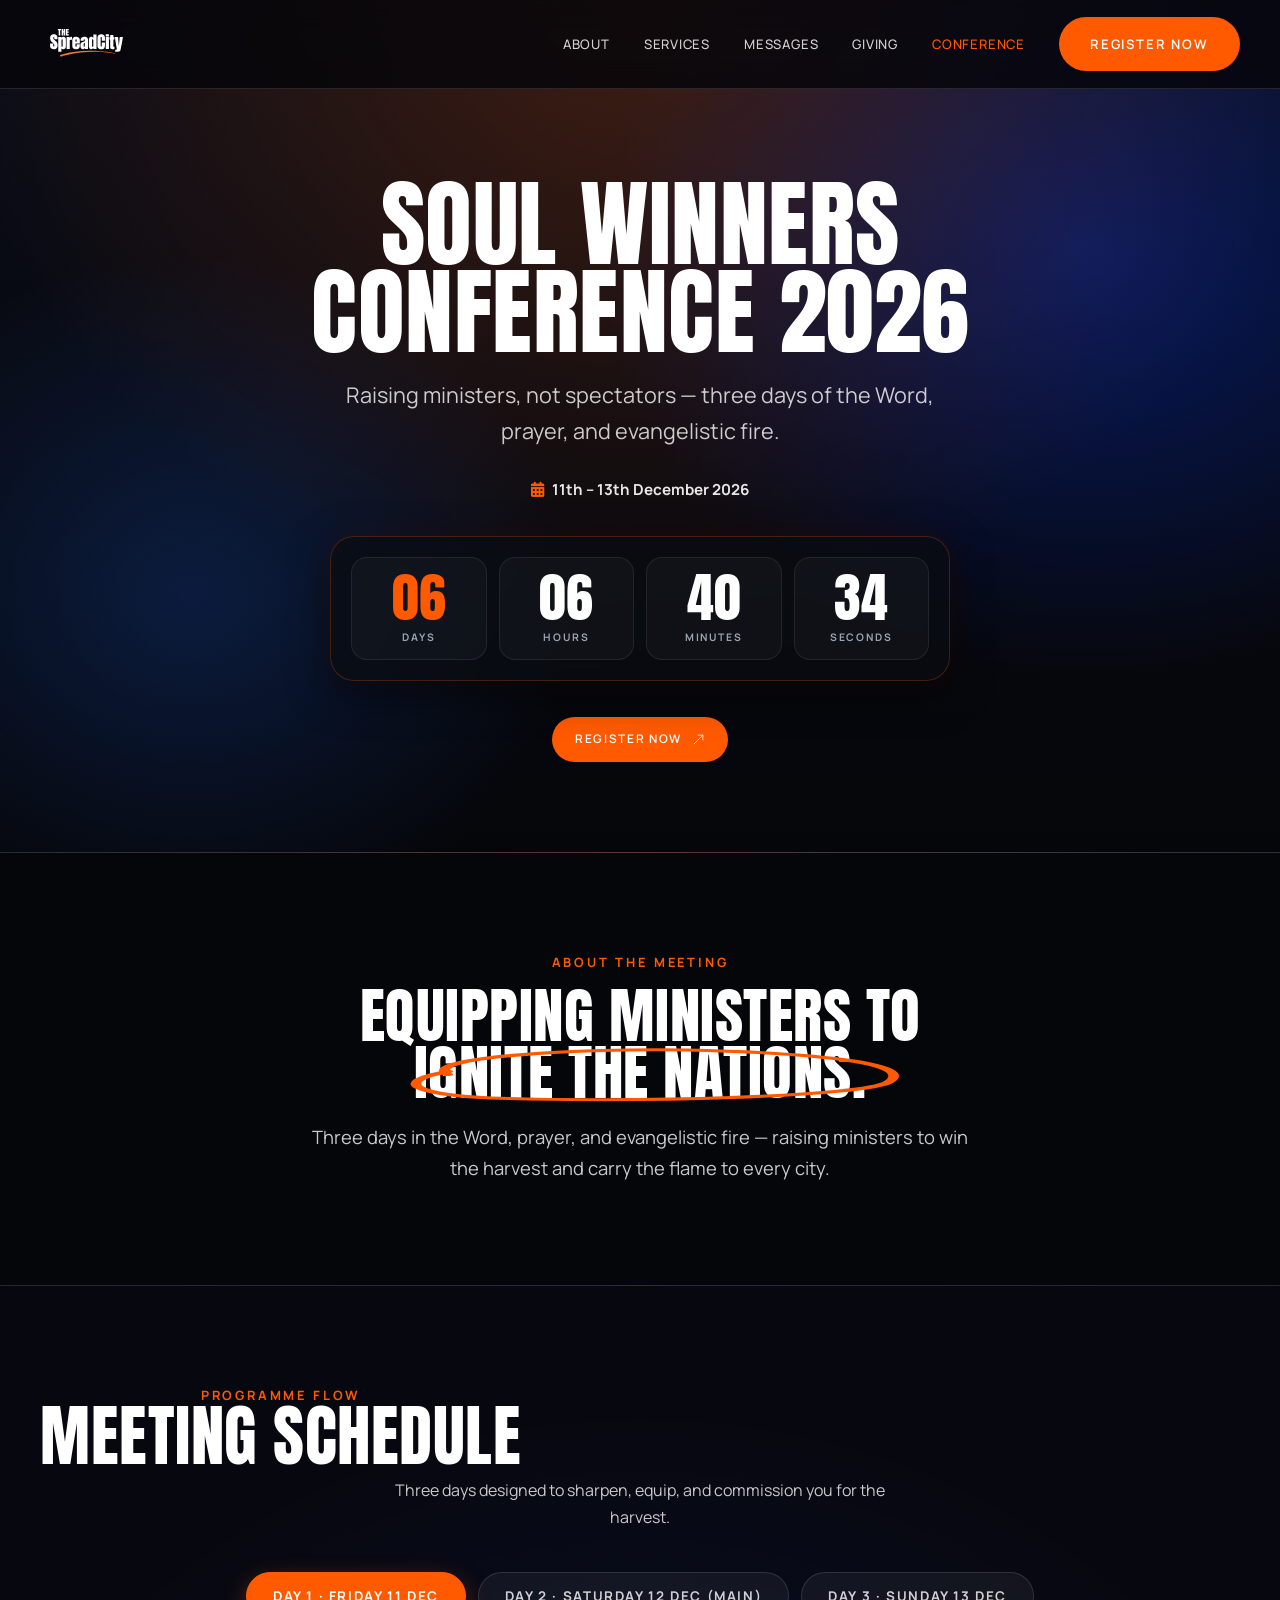
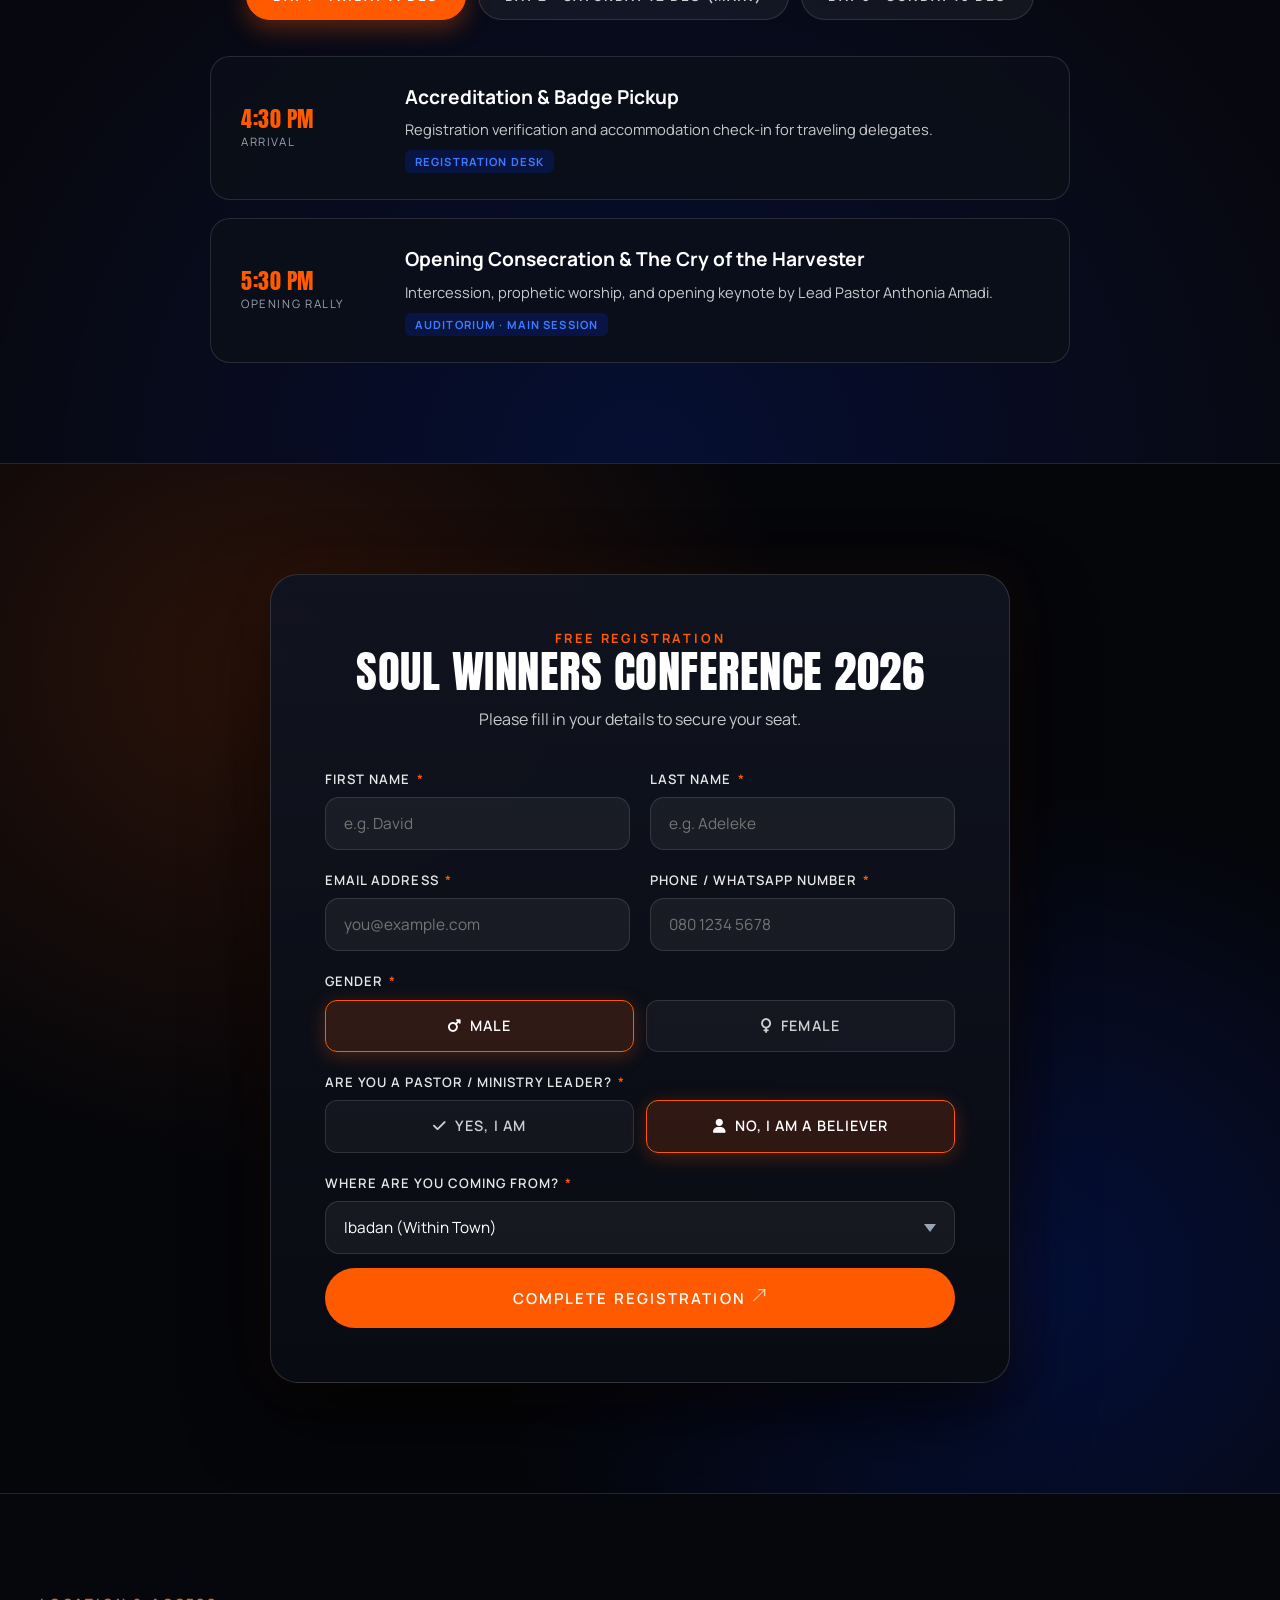
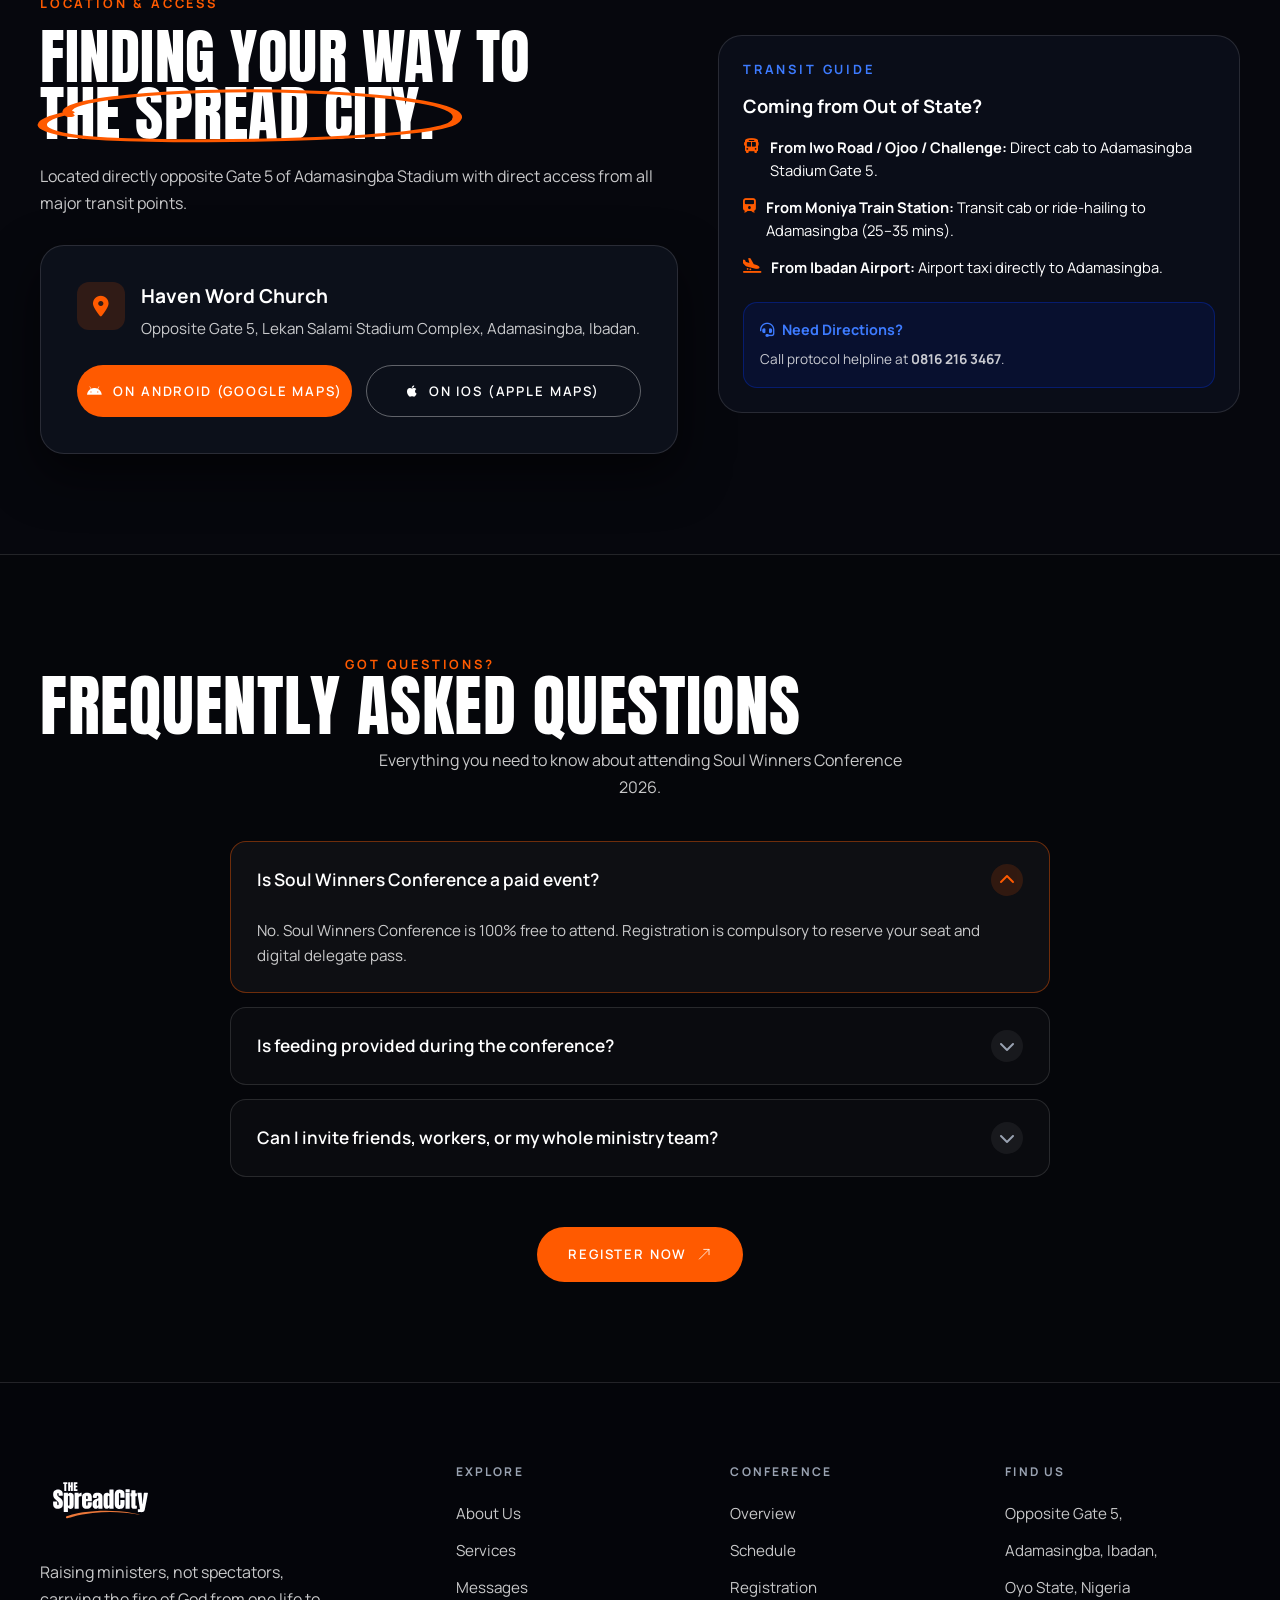
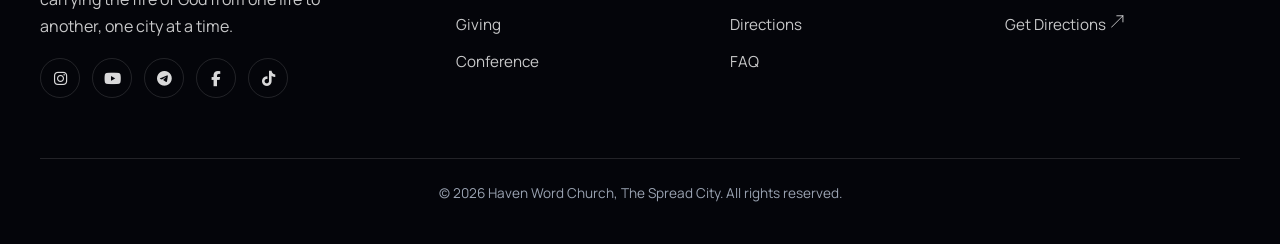
==== conference.html @ a5839c86 "feat: add Soul Winners Conference 2026 page and registration portal" ====
<!DOCTYPE html>
<html lang="en">
<head>
<meta charset="UTF-8" />
<meta name="viewport" content="width=device-width, initial-scale=1.0" />
<title>Soul Winners Conference 2026 — The Spread City</title>
<meta name="description" content="Register for Soul Winners Conference 2026 holding by 12th December at Haven Word Church, The Spread City, Ibadan. Raising ministers, not spectators." />
<link rel="preconnect" href="https://fonts.googleapis.com" />
<link rel="preconnect" href="https://fonts.gstatic.com" crossorigin />
<link href="https://fonts.googleapis.com/css2?family=Anton&family=Manrope:wght@300;400;500;600;700&display=swap" rel="stylesheet" />
<link rel="stylesheet" href="https://cdnjs.cloudflare.com/ajax/libs/font-awesome/6.5.1/css/all.min.css" />
<link rel="stylesheet" href="assets/styles.css" />
</head>
<body>

<!-- ============ HEADER ============ -->
<header id="header" class="solid">
  <a href="index.html" class="logo">
    <img src="assets/logo.svg" class="logo-img" alt="The Spread City" />
  </a>
  <nav class="nav-desk">
    <a class="lnk" href="index.html#mission">About</a>
    <a class="lnk" href="index.html#services">Services</a>
    <a class="lnk" href="messages.html">Messages</a>
    <a class="lnk" href="giving.html">Giving</a>
    <a class="lnk active" href="conference.html">Conference</a>
    <a class="btn btn-orange" href="#reg-form">Register Now</a>
  </nav>
  <a class="btn btn-ghost menu-btn" onclick="openM()">Menu</a>
</header>

<div class="mobile-nav" id="mnav">
  <span class="mobile-close" onclick="closeM()"><i class="fa-solid fa-xmark"></i></span>
  <a href="index.html#mission" onclick="closeM()">About</a>
  <a href="index.html#services" onclick="closeM()">Services</a>
  <a href="messages.html" onclick="closeM()">Messages</a>
  <a href="giving.html" onclick="closeM()">Giving</a>
  <a href="conference.html" onclick="closeM()">Conference</a>
  <a href="#reg-form" onclick="closeM()">Register Now</a>
</div>

<!-- ============ CONFERENCE HERO ============ -->
<section class="conf-page-hero" id="top">
  <div class="wrap">
    <div class="conf-hero-inner">
      <h1 class="display conf-hero-title reveal">
        SOUL WINNERS<br><span class="o">CONFERENCE</span> 2026
      </h1>
      <p class="conf-hero-sub reveal">
        Raising ministers, not spectators — three days of the Word, prayer, and evangelistic fire.
      </p>

      <div class="conf-meta-row reveal">
        <div class="conf-meta-item">
          <i class="fa-solid fa-calendar-days"></i>
          <span><strong>11th – 13th December 2026</strong></span>
        </div>
      </div>

      <!-- Live Countdown Box -->
      <div class="countdown-box reveal">
        <div class="countdown-grid">
          <div class="cd-item">
            <span class="cd-num" id="cdDays">00</span>
            <span class="cd-unit">Days</span>
          </div>
          <div class="cd-item">
            <span class="cd-num" id="cdHours">00</span>
            <span class="cd-unit">Hours</span>
          </div>
          <div class="cd-item">
            <span class="cd-num" id="cdMins">00</span>
            <span class="cd-unit">Minutes</span>
          </div>
          <div class="cd-item">
            <span class="cd-num" id="cdSecs">00</span>
            <span class="cd-unit">Seconds</span>
          </div>
        </div>
      </div>

      <div class="hero-cta reveal" style="justify-content:center">
        <a href="#reg-form" class="btn btn-orange">
          Register Now <svg class="sarrow" viewBox="0 0 30 30" fill="none" aria-hidden="true"><path d="M5 25 L25 5 H14 M25 5 V16" stroke="currentColor" stroke-width="1.7" stroke-linecap="round" stroke-linejoin="round"/></svg>
        </a>
      </div>
    </div>
  </div>
</section>

<!-- ============ ABOUT CONFERENCE ============ -->
<section class="conf-about-sec" id="about">
  <div class="wrap" style="text-align:center;max-width:760px">
    <div class="eyebrow orange reveal">About The Meeting</div>
    <h2 class="display reveal" style="font-size:clamp(2.2rem,5vw,3.8rem);line-height:.95;margin:14px 0 20px">
      Equipping Ministers to<br><span class="owc">Ignite the Nations.</span>
    </h2>
    <p class="reveal" style="font-size:1.15rem;line-height:1.7;margin:0 auto">
      Three days in the Word, prayer, and evangelistic fire — raising ministers to win the harvest and carry the flame to every city.
    </p>
  </div>
</section>

<!-- ============ MEETING SCHEDULE ============ -->
<section class="conf-sched-sec" id="schedule">
  <div class="wrap">
    <div class="sec-head" style="text-align:center;margin-bottom:10px">
      <div>
        <div class="eyebrow orange reveal">Programme Flow</div>
        <h2 class="display reveal" style="font-size:clamp(2.4rem,6vw,4.2rem)">Meeting Schedule</h2>
      </div>
    </div>
    <p class="reveal" style="text-align:center;max-width:540px;margin:0 auto">
      Three days designed to sharpen, equip, and commission you for the harvest.
    </p>

    <!-- Schedule Tabs -->
    <div class="sched-tabs-wrap reveal">
      <button class="sched-tab active" data-day="1">Day 1 · Friday 11 Dec</button>
      <button class="sched-tab" data-day="2">Day 2 · Saturday 12 Dec (Main)</button>
      <button class="sched-tab" data-day="3">Day 3 · Sunday 13 Dec</button>
    </div>

    <!-- Panel 1: Friday -->
    <div class="sched-panel active" id="dayPanel-1">
      <div class="session-card">
        <div class="session-time">
          4:30 PM
          <small>Arrival</small>
        </div>
        <div class="session-body">
          <h4>Accreditation &amp; Badge Pickup</h4>
          <p>Registration verification and accommodation check-in for traveling delegates.</p>
          <span class="session-tag">Registration Desk</span>
        </div>
      </div>

      <div class="session-card">
        <div class="session-time">
          5:30 PM
          <small>Opening Rally</small>
        </div>
        <div class="session-body">
          <h4>Opening Consecration &amp; The Cry of the Harvester</h4>
          <p>Intercession, prophetic worship, and opening keynote by Lead Pastor Anthonia Amadi.</p>
          <span class="session-tag">Auditorium · Main Session</span>
        </div>
      </div>
    </div>

    <!-- Panel 2: Saturday (12th Dec) -->
    <div class="sched-panel" id="dayPanel-2">
      <div class="session-card">
        <div class="session-time">
          7:00 AM
          <small>Morning Fire</small>
        </div>
        <div class="session-body">
          <h4>Morning Fire &amp; Spiritual Stamina</h4>
          <p>Intercession, deep immersion into the scriptures, and spiritual authority.</p>
          <span class="session-tag">Auditorium · Prayer &amp; Word</span>
        </div>
      </div>

      <div class="session-card">
        <div class="session-time">
          10:30 AM
          <small>Workshop</small>
        </div>
        <div class="session-body">
          <h4>Soul Winning Mechanics &amp; Systems</h4>
          <p>Practical street evangelism methods, follow-up frameworks, and campus outreach.</p>
          <span class="session-tag">Auditorium · Workshop</span>
        </div>
      </div>

      <div class="session-card">
        <div class="session-time">
          2:30 PM
          <small>Field Outbreak</small>
        </div>
        <div class="session-body">
          <h4>City Outbreak &amp; Field Demonstration</h4>
          <p>Teams deploy across key hubs in Ibadan to win souls and pray for the sick.</p>
          <span class="session-tag">Field Teams · City Outreach</span>
        </div>
      </div>

      <div class="session-card">
        <div class="session-time">
          5:30 PM
          <small>Evening Rally</small>
        </div>
        <div class="session-body">
          <h4>Grand Impartation Rally &amp; Signs of the Kingdom</h4>
          <p>Harvest testimonies, healing rally, and laying on of hands for ministry impartation.</p>
          <span class="session-tag">Auditorium · Main Impartation</span>
        </div>
      </div>
    </div>

    <!-- Panel 3: Sunday -->
    <div class="sched-panel" id="dayPanel-3">
      <div class="session-card">
        <div class="session-time">
          7:30 AM
          <small>1st Service</small>
        </div>
        <div class="session-body">
          <h4>Thanksgiving &amp; Celebration Service</h4>
          <p>Celebration of fruits, ordination of ambassadors, and thanksgiving worship.</p>
          <span class="session-tag">Auditorium · Celebration</span>
        </div>
      </div>

      <div class="session-card">
        <div class="session-time">
          10:00 AM
          <small>2nd Service</small>
        </div>
        <div class="session-body">
          <h4>Grand Commissioning &amp; Send-Forth</h4>
          <p>Final charge, prophetic blessing, communion, and sending delegates back as torches.</p>
          <span class="session-tag">Auditorium · Commissioning</span>
        </div>
      </div>
    </div>

  </div>
</section>

<!-- ============ REGISTRATION FORM ============ -->
<section class="conf-reg-sec" id="reg-form">
  <div class="wrap reg-container">
    <div class="reg-card" id="regFormCard">
      <div class="reg-header">
        <div class="eyebrow orange reveal">Free Registration</div>
        <h3 class="display reveal">SOUL WINNERS <span class="o">CONFERENCE 2026</span></h3>
        <p class="reveal">Please fill in your details to secure your seat.</p>
      </div>

      <form id="confRegForm" class="reveal">
        <div class="form-grid">
          <!-- First & Last Name -->
          <div class="form-group">
            <label for="first_name">First Name <span class="req">*</span></label>
            <input type="text" id="first_name" name="first_name" class="form-control" placeholder="e.g. David" required />
          </div>
          <div class="form-group">
            <label for="last_name">Last Name <span class="req">*</span></label>
            <input type="text" id="last_name" name="last_name" class="form-control" placeholder="e.g. Adeleke" required />
          </div>

          <!-- Email Address -->
          <div class="form-group">
            <label for="email">Email Address <span class="req">*</span></label>
            <input type="email" id="email" name="email" class="form-control" placeholder="you@example.com" required />
          </div>

          <!-- Phone Number -->
          <div class="form-group">
            <label for="phone">Phone / WhatsApp Number <span class="req">*</span></label>
            <input type="tel" id="phone" name="phone" class="form-control" placeholder="080 1234 5678" required />
          </div>

          <!-- Gender Radio -->
          <div class="form-group form-full">
            <label>Gender <span class="req">*</span></label>
            <div class="radio-chips">
              <label class="chip-opt">
                <input type="radio" name="gender" value="Male" required checked />
                <span class="chip-label"><i class="fa-solid fa-mars"></i> Male</span>
              </label>
              <label class="chip-opt">
                <input type="radio" name="gender" value="Female" required />
                <span class="chip-label"><i class="fa-solid fa-venus"></i> Female</span>
              </label>
            </div>
          </div>

          <!-- Are you a Pastor / Minister? -->
          <div class="form-group form-full">
            <label>Are you a Pastor / Ministry Leader? <span class="req">*</span></label>
            <div class="radio-chips">
              <label class="chip-opt">
                <input type="radio" name="is_pastor" value="Yes" required />
                <span class="chip-label"><i class="fa-solid fa-check"></i> Yes, I am</span>
              </label>
              <label class="chip-opt">
                <input type="radio" name="is_pastor" value="No" required checked />
                <span class="chip-label"><i class="fa-solid fa-user"></i> No, I am a Believer</span>
              </label>
            </div>
          </div>

          <!-- Where are you coming from? -->
          <div class="form-group form-full">
            <label for="origin">Where are you coming from? <span class="req">*</span></label>
            <select id="origin" name="origin" class="form-control" required>
              <option value="Ibadan (Within Town)">Ibadan (Within Town)</option>
              <option value="Lagos State">Lagos State</option>
              <option value="Ogun State (Abeokuta, etc.)">Ogun State (Abeokuta, etc.)</option>
              <option value="Osun State (Osogbo, Ife, etc.)">Osun State (Osogbo, Ife, etc.)</option>
              <option value="Oyo State (Oyo town, Ogbomoso, etc.)">Oyo State (Oyo town, Ogbomoso, etc.)</option>
              <option value="Edo State (Benin City, etc.)">Edo State (Benin City, etc.)</option>
              <option value="Abuja (FCT)">Abuja (FCT)</option>
              <option value="Other States in Nigeria">Other States in Nigeria</option>
              <option value="International / Diaspora">International / Diaspora</option>
            </select>
          </div>

        </div>

        <button type="submit" class="btn btn-orange btn-submit-reg">
          <span class="btn-text">Complete Registration <svg class="sarrow" viewBox="0 0 30 30" fill="none" aria-hidden="true"><path d="M5 25 L25 5 H14 M25 5 V16" stroke="currentColor" stroke-width="1.7" stroke-linecap="round" stroke-linejoin="round"/></svg></span>
          <span class="spinner"></span>
        </button>
      </form>
    </div>

    <!-- Digital Delegate Pass Card (Generated upon submission) -->
    <div class="reg-success-box" id="regSuccessBox">
      <div class="pass-ticket">
        <div class="pass-head">
          <div>
            <span>Soul Winners Conference 2026</span>
            <small style="display:block;font-size:.75rem;opacity:.9">Haven Word Church · The Spread City</small>
          </div>
          <div class="pass-code-pill" id="passCode">SWC-2026-7842</div>
        </div>
        <div class="pass-body">
          <div class="pass-grid">
            <div>
              <div style="margin-bottom:8px">
                <span id="passType" style="display:inline-block;padding:4px 12px;border-radius:100px;background:rgba(255,90,0,.2);color:#ff9e66;font-size:.72rem;font-weight:700;letter-spacing:.14em;text-transform:uppercase">DELEGATE</span>
              </div>
              <h2 class="pass-name" id="passName">David Adeleke</h2>
              <p style="font-size:.9rem;margin-bottom:14px">Official Delegate Badge · Admission Confirmed</p>

              <div class="pass-meta">
                <div class="pm-item">
                  <small>Email</small>
                  <strong id="passEmail">david@example.com</strong>
                </div>
                <div class="pm-item">
                  <small>Phone</small>
                  <strong id="passPhone">08012345678</strong>
                </div>
                <div class="pm-item">
                  <small>Delegation / City</small>
                  <strong id="passFrom">Ibadan</strong>
                </div>
                <div class="pm-item">
                  <small>Admission</small>
                  <strong id="passAccom">Free · Confirmed</strong>
                </div>
                <div class="pm-item" style="grid-column:1/-1">
                  <small>Conference Dates &amp; Venue</small>
                  <strong>11th – 13th December 2026 · Haven Word Church, Opposite Gate 5, Adamasingba, Ibadan</strong>
                </div>
              </div>
            </div>

            <!-- Stylized QR Code Visual -->
            <div class="pass-qr-wrap">
              <svg viewBox="0 0 100 100" fill="#05060a" xmlns="http://www.w3.org/2000/svg">
                <!-- Outer Corners -->
                <rect x="5" y="5" width="28" height="28" rx="4" fill="#ff5a00"/>
                <rect x="9" y="9" width="20" height="20" rx="2" fill="#fff"/>
                <rect x="13" y="13" width="12" height="12" fill="#05060a"/>

                <rect x="67" y="5" width="28" height="28" rx="4" fill="#ff5a00"/>
                <rect x="71" y="9" width="20" height="20" rx="2" fill="#fff"/>
                <rect x="75" y="13" width="12" height="12" fill="#05060a"/>

                <rect x="5" y="67" width="28" height="28" rx="4" fill="#ff5a00"/>
                <rect x="9" y="71" width="20" height="20" rx="2" fill="#fff"/>
                <rect x="13" y="75" width="12" height="12" fill="#05060a"/>

                <!-- Matrix Dots -->
                <rect x="38" y="10" width="6" height="6" fill="#05060a"/>
                <rect x="48" y="10" width="12" height="6" fill="#05060a"/>
                <rect x="38" y="22" width="16" height="6" fill="#05060a"/>
                <rect x="10" y="38" width="6" height="12" fill="#05060a"/>
                <rect x="22" y="44" width="8" height="8" fill="#05060a"/>
                <rect x="38" y="38" width="24" height="24" rx="4" fill="#ff5a00"/>
                <rect x="44" y="44" width="12" height="12" fill="#fff"/>
                <rect x="70" y="38" width="14" height="6" fill="#05060a"/>
                <rect x="76" y="48" width="14" height="6" fill="#05060a"/>
                <rect x="38" y="70" width="8" height="8" fill="#05060a"/>
                <rect x="52" y="76" width="16" height="6" fill="#05060a"/>
                <rect x="76" y="70" width="14" height="14" fill="#05060a"/>
              </svg>
              <span style="font-size:.62rem;color:#05060a;font-weight:700;margin-top:4px;letter-spacing:.05em">SCAN AT ENTRANCE</span>
            </div>
          </div>
        </div>
      </div>

      <div class="pass-actions">
        <button type="button" class="btn btn-orange" id="btnPrintPass">
          <i class="fa-solid fa-print"></i> Print / Save Pass
        </button>
        <a href="https://calendar.google.com/calendar/render?action=TEMPLATE&text=Soul+Winners+Conference+2026&dates=20261211T163000Z/20261213T130000Z&details=Soul+Winners+Conference+2026+at+Haven+Word+Church,+The+Spread+City.+Raising+ministers,+not+spectators.&location=Haven+Word+Church,+Opposite+Gate+5,+Adamasingba,+Ibadan" target="_blank" rel="noopener" class="btn btn-ghost">
          <i class="fa-solid fa-calendar-plus"></i> Add to Calendar
        </a>
        <button type="button" class="btn btn-ghost" id="btnResetReg">
          <i class="fa-solid fa-user-plus"></i> Register Another Person
        </button>
      </div>
    </div>
  </div>
</section>

<!-- ============ LOCATION & DIRECTIONS ============ -->
<section class="conf-loc-sec" id="location">
  <div class="wrap loc-grid">
    <div>
      <div class="eyebrow orange reveal">Location &amp; Access</div>
      <h2 class="display reveal" style="font-size:clamp(2.2rem,5vw,3.8rem);line-height:.95;margin:14px 0 20px">
        Finding Your Way to<br><span class="owc">The Spread City.</span>
      </h2>
      <p class="reveal">
        Located directly opposite Gate 5 of Adamasingba Stadium with direct access from all major transit points.
      </p>

      <div class="loc-card reveal" style="margin-top:28px">
        <div style="display:flex;align-items:flex-start;gap:16px">
          <div style="width:48px;height:48px;border-radius:12px;background:rgba(255,90,0,.15);color:var(--orange);display:grid;place-items:center;font-size:1.3rem;flex:none">
            <i class="fa-solid fa-location-dot"></i>
          </div>
          <div>
            <h4 style="font-size:1.2rem;margin-bottom:6px;color:#fff">Haven Word Church</h4>
            <p style="font-size:.95rem;line-height:1.5">
              Opposite Gate 5, Lekan Salami Stadium Complex, Adamasingba, Ibadan.
            </p>
          </div>
        </div>

        <div class="loc-btns">
          <a class="btn btn-orange btn-dir" data-link="directions">
            <i class="fa-brands fa-android"></i> On Android (Google Maps)
          </a>
          <a class="btn btn-ghost btn-dir" href="https://maps.apple.com/?daddr=Haven+Word+Church,+Opposite+Gate+5,+Adamasingba,+Ibadan" target="_blank" rel="noopener">
            <i class="fa-brands fa-apple"></i> On iOS (Apple Maps)
          </a>
        </div>
      </div>
    </div>

    <div class="reveal">
      <div style="border-radius:24px;overflow:hidden;border:1.5px solid var(--line);background:#0a0d18;padding:24px">
        <div class="eyebrow" style="margin-bottom:12px">Transit Guide</div>
        <h4 style="font-size:1.15rem;margin-bottom:16px;color:#fff">Coming from Out of State?</h4>
        <ul style="list-style:none;display:grid;gap:14px;font-size:.92rem">
          <li style="display:flex;gap:10px">
            <i class="fa-solid fa-bus" style="color:var(--orange);margin-top:3px"></i>
            <span><strong>From Iwo Road / Ojoo / Challenge:</strong> Direct cab to Adamasingba Stadium Gate 5.</span>
          </li>
          <li style="display:flex;gap:10px">
            <i class="fa-solid fa-train" style="color:var(--orange);margin-top:3px"></i>
            <span><strong>From Moniya Train Station:</strong> Transit cab or ride-hailing to Adamasingba (25–35 mins).</span>
          </li>
          <li style="display:flex;gap:10px">
            <i class="fa-solid fa-plane-arrival" style="color:var(--orange);margin-top:3px"></i>
            <span><strong>From Ibadan Airport:</strong> Airport taxi directly to Adamasingba.</span>
          </li>
        </ul>

        <div style="margin-top:24px;padding:16px;background:rgba(0,56,255,.1);border:1px solid rgba(0,56,255,.3);border-radius:14px">
          <strong style="color:var(--blue-glow);font-size:.9rem;display:flex;align-items:center;gap:8px">
            <i class="fa-solid fa-headset"></i> Need Directions?
          </strong>
          <p style="font-size:.85rem;margin-top:6px;margin-bottom:0">
            Call protocol helpline at <strong>0816 216 3467</strong>.
          </p>
        </div>
      </div>
    </div>
  </div>
</section>

<!-- ============ FAQ ACCORDION ============ -->
<section class="conf-faq-sec" id="faq">
  <div class="wrap">
    <div class="sec-head" style="text-align:center;margin-bottom:10px">
      <div>
        <div class="eyebrow orange reveal">Got Questions?</div>
        <h2 class="display reveal" style="font-size:clamp(2.4rem,6vw,4.2rem)">Frequently Asked Questions</h2>
      </div>
    </div>
    <p class="reveal" style="text-align:center;max-width:540px;margin:0 auto">
      Everything you need to know about attending Soul Winners Conference 2026.
    </p>

    <div class="faq-wrap reveal">
      <div class="faq-card open">
        <div class="faq-q">
          <h4>Is Soul Winners Conference a paid event?</h4>
          <span class="faq-ico"><i class="fa-solid fa-chevron-down"></i></span>
        </div>
        <div class="faq-a">
          No. Soul Winners Conference is 100% free to attend. Registration is compulsory to reserve your seat and digital delegate pass.
        </div>
      </div>

      <div class="faq-card">
        <div class="faq-q">
          <h4>Is feeding provided during the conference?</h4>
          <span class="faq-ico"><i class="fa-solid fa-chevron-down"></i></span>
        </div>
        <div class="faq-a">
          Delegates handle their own meals. Numerous restaurants and quality food vendors operate right around Adamasingba Stadium.
        </div>
      </div>

      <div class="faq-card">
        <div class="faq-q">
          <h4>Can I invite friends, workers, or my whole ministry team?</h4>
          <span class="faq-ico"><i class="fa-solid fa-chevron-down"></i></span>
        </div>
        <div class="faq-a">
          Yes! Cell groups, youth fellowships, and evangelism teams are welcome. Each delegate should register individually for their pass.
        </div>
      </div>
    </div>

    <div style="text-align:center;margin-top:50px" class="reveal">
      <a href="#reg-form" class="btn btn-orange">
        Register Now <svg class="sarrow" viewBox="0 0 30 30" fill="none" aria-hidden="true"><path d="M5 25 L25 5 H14 M25 5 V16" stroke="currentColor" stroke-width="1.7" stroke-linecap="round" stroke-linejoin="round"/></svg>
      </a>
    </div>
  </div>
</section>

<!-- ============ FOOTER ============ -->
<footer>
  <div class="wrap">
    <div class="foot-grid">
      <div class="foot-brand">
        <a href="index.html" class="logo">
          <img src="assets/logo.svg" class="logo-img" alt="The Spread City" />
        </a>
        <p>Raising ministers, not spectators, carrying the fire of God from one life to another, one city at a time.</p>
        <div class="socials">
          <a data-link="instagram" aria-label="Instagram"><i class="fa-brands fa-instagram"></i></a>
          <a data-link="youtube" aria-label="YouTube"><i class="fa-brands fa-youtube"></i></a>
          <a data-link="telegram" aria-label="Telegram"><i class="fa-brands fa-telegram"></i></a>
          <a data-link="facebook" aria-label="Facebook"><i class="fa-brands fa-facebook-f"></i></a>
          <a data-link="tiktok" aria-label="TikTok"><i class="fa-brands fa-tiktok"></i></a>
        </div>
      </div>
      <div>
        <h5>Explore</h5>
        <ul>
          <li><a href="index.html#mission">About Us</a></li>
          <li><a href="index.html#services">Services</a></li>
          <li><a href="messages.html">Messages</a></li>
          <li><a href="giving.html">Giving</a></li>
          <li><a href="conference.html">Conference</a></li>
        </ul>
      </div>
      <div>
        <h5>Conference</h5>
        <ul>
          <li><a href="#top">Overview</a></li>
          <li><a href="#schedule">Schedule</a></li>
          <li><a href="#reg-form">Registration</a></li>
          <li><a href="#location">Directions</a></li>
          <li><a href="#faq">FAQ</a></li>
        </ul>
      </div>
      <div>
        <h5>Find Us</h5>
        <ul>
          <li><a data-link="map">Opposite Gate 5,</a></li>
          <li><a data-link="map">Adamasingba, Ibadan,</a></li>
          <li><a data-link="map">Oyo State, Nigeria</a></li>
          <li><a data-link="directions">Get Directions <svg class="sarrow" viewBox="0 0 30 30" fill="none" aria-hidden="true"><path d="M5 25 L25 5 H14 M25 5 V16" stroke="currentColor" stroke-width="1.7" stroke-linecap="round" stroke-linejoin="round"/></svg></a></li>
        </ul>
      </div>
    </div>
    <div class="foot-bottom">
      <span>© 2026 Haven Word Church, The Spread City. All rights reserved.</span>
    </div>
  </div>
</footer>

<script src="assets/site.js"></script>
</body>
</html>
---- assets/styles.css ----
:root{
  --blue:#0038ff;        /* electric blue */
  --blue-bright:#1e6bff;
  --blue-glow:#3d7bff;
  --orange:#ff5a00;      /* bright orange accent */
  --black:#05060a;
  --ink:#0a0c12;
  --white:#ffffff;
  --text-p:rgba(255,255,255,.78);
  --grey:#9aa3b2;
  --line:rgba(255,255,255,.12);
  --maxw:1280px;
  --ease:cubic-bezier(.22,1,.36,1);
}
*{margin:0;padding:0;box-sizing:border-box}
html{scroll-behavior:smooth}
body{
  font-family:'Manrope',system-ui,sans-serif;
  background:var(--black);
  color:var(--white);
  overflow-x:hidden;
  -webkit-font-smoothing:antialiased;
  line-height:1.55;
}
p{font-size:1rem;line-height:1.7;color:var(--text-p)}   /* consistent paragraph size and color across the entire site */
a{color:inherit;text-decoration:none}
img{max-width:100%;display:block}
section{position:relative}
.wrap{max-width:var(--maxw);margin:0 auto;padding:0 40px}

/* ---------- Typography helpers ---------- */
.display{font-family:'Anton',sans-serif;font-weight:400;letter-spacing:.5px;line-height:.92;text-transform:uppercase}
.eyebrow{font-family:'Manrope',sans-serif;font-weight:700;font-size:.8rem;letter-spacing:.22em;text-transform:uppercase;color:var(--blue-glow)}
.eyebrow.orange{color:var(--orange)}

/* ---------- Buttons ---------- */
.btn{
  display:inline-flex;align-items:center;gap:10px;
  font-family:'Manrope',sans-serif;font-weight:600;font-size:.82rem;
  letter-spacing:.14em;text-transform:uppercase;
  padding:16px 30px;border-radius:100px;border:1.5px solid transparent;
  transition:transform .4s var(--ease),background .3s,color .3s,border-color .3s;
  cursor:pointer;white-space:nowrap;
}
.btn:hover{transform:translateY(-3px)}
.btn-blue{background:var(--blue);color:#fff}
.btn-blue:hover{background:var(--blue-bright)}
.btn-orange{background:var(--orange);color:#fff}
.btn-ghost{border-color:rgba(255,255,255,.35);color:#fff;background:transparent}
.btn-ghost:hover{background:#fff;color:var(--black);border-color:#fff}
.btn-dark{background:var(--black);color:#fff}

/* ---------- Header ---------- */
header{
  position:fixed;top:0;left:0;right:0;z-index:100;
  display:flex;align-items:center;justify-content:space-between;
  padding:22px 40px;transition:background .4s,padding .4s,backdrop-filter .4s;
}
header.scrolled,header.solid{background:rgba(5,6,10,.82);backdrop-filter:blur(14px);padding:14px 40px;border-bottom:1px solid var(--line)}
.logo{display:flex;align-items:center;gap:12px;font-family:'Manrope',sans-serif;font-weight:700;letter-spacing:.02em}
.logo .logo-img{height:76px;width:auto;display:block}
header.scrolled .logo .logo-img,header.solid .logo .logo-img{height:60px}
footer .logo .logo-img{height:78px}
/* legacy inline-mark styles (kept for any fallback) */
.logo .mark{width:38px;height:38px;flex:none}
.logo b{font-size:1.05rem;line-height:1;display:block}
.logo span{font-size:.62rem;letter-spacing:.34em;color:var(--grey);text-transform:uppercase}
.nav-desk{display:flex;align-items:center;gap:34px}
.nav-desk a.lnk{font-family:'Manrope',sans-serif;font-size:.82rem;font-weight:500;letter-spacing:.06em;color:rgba(255,255,255,.82);text-transform:uppercase;transition:color .25s}
.nav-desk a.lnk:hover,.nav-desk a.lnk.active{color:var(--orange)}
.menu-btn{display:none}

/* ---------- Hero (inset photo card) ---------- */
.hero{min-height:100vh;min-height:100svh;display:flex}
.hero-card{position:relative;flex:1;overflow:hidden;display:flex;align-items:flex-end}
.hero-media{position:absolute;inset:0;z-index:0}
.hero-media .photo{position:absolute;inset:0;background:#05060a url('gallery/congregation.webp') center 35%/cover no-repeat;
  transform:scale(1.04);animation:heroZoom 24s ease-in-out infinite alternate}
@keyframes heroZoom{from{transform:scale(1.04)}to{transform:scale(1.12)}}
.hero-media .scrim{position:absolute;inset:0;background:
  linear-gradient(0deg,rgba(5,6,10,.9) 0%,rgba(5,6,10,.45) 26%,rgba(5,6,10,0) 52%,rgba(5,6,10,0) 78%,rgba(5,6,10,.5) 100%),
  linear-gradient(90deg,rgba(5,6,10,.9) 0%,rgba(5,6,10,.72) 22%,rgba(5,6,10,.4) 42%,rgba(5,6,10,0) 64%)}   /* left-side shadow: logo down to the text */
.hero-content{position:relative;z-index:2;width:100%;display:flex;align-items:flex-end;justify-content:space-between;gap:40px;padding:0 clamp(20px,4vw,56px) clamp(40px,7vh,72px)}
.hero-text{max-width:min(520px,82%);flex:1;min-width:0}
.hero h1{font-size:clamp(1.6rem,3.4vw,2.9rem);margin:0 0 .4em;text-align:left;white-space:nowrap;letter-spacing:0;line-height:.94}
.hero h1 .o{color:var(--orange)}
.hero-sub{max-width:420px;font-weight:400;color:var(--text-p);margin-bottom:22px}
.hero-cta{display:flex;gap:10px;flex-wrap:wrap}
.hero-cta .btn{padding:12px 22px;font-size:.74rem}

/* ---------- Page hero (inner pages) ---------- */
.page-hero{padding:190px 0 90px;position:relative;overflow:hidden;
  background:radial-gradient(80% 130% at 80% -10%, rgba(30,107,255,.35), transparent 55%),
             radial-gradient(60% 100% at 0% 120%, rgba(255,90,0,.2), transparent 55%),
             linear-gradient(180deg,#080c1c,#05060a)}
.page-hero h1{font-size:clamp(3rem,9vw,7rem);margin:14px 0 20px}
.page-hero h1 .o{color:var(--orange)}
.page-hero p{max-width:520px;font-weight:400;color:rgba(255,255,255,.78)}
.crumb{font-family:'Manrope',sans-serif;font-size:.75rem;letter-spacing:.18em;text-transform:uppercase;color:var(--grey)}
.crumb a:hover{color:var(--orange)}
.give-hero{min-height:62vh;display:flex;align-items:center}
.give-hero .wrap{position:relative;z-index:2}

/* ---------- Marquee ---------- */
.marquee{background:var(--orange);color:#fff;padding:16px 0;overflow:hidden;white-space:nowrap;border-top:2px solid #05060a;border-bottom:2px solid #05060a}
.marquee .track{display:inline-flex;gap:40px;animation:scrollx 26s linear infinite;font-family:'Anton',sans-serif;font-size:1.3rem;letter-spacing:.06em;text-transform:uppercase}
.marquee .track span{display:inline-flex;align-items:center;gap:40px}
.marquee .dot{color:#05060a}
@keyframes scrollx{to{transform:translateX(-50%)}}

/* ---------- Reveal animation ---------- */
.reveal{opacity:0;transform:translateY(38px);transition:opacity .9s var(--ease),transform .9s var(--ease)}
.reveal.in{opacity:1;transform:none}

/* animated orange circle around an emphasised word (draws in on reveal) */
.owc{position:relative;white-space:nowrap;color:#fff;display:inline-block}
.owc::after{content:"";position:absolute;left:-9%;right:-9%;top:-6%;bottom:-8%;pointer-events:none;
  background:url("data:image/svg+xml,%3Csvg xmlns='http://www.w3.org/2000/svg' viewBox='0 0 300 130' preserveAspectRatio='none'%3E%3Cpath d='M42 66C26 32 118 14 176 18c82 6 128 30 114 62-12 30-150 42-224 32-40-6-58-30-24-52' fill='none' stroke='%23ff5a00' stroke-width='6' stroke-linecap='round'/%3E%3C/svg%3E") center/100% 100% no-repeat;
  clip-path:inset(0 100% -20% 0)}
.reveal.in .owc::after,.reveal.owc.in::after{animation:drawCirc .7s .35s cubic-bezier(.6,0,.3,1) forwards}
@media(prefers-reduced-motion:reduce){.owc::after{clip-path:none}.reveal.in .owc::after{animation:none}}

/* ---------- Welcome / Mission (full-bleed image + left text) ---------- */
.mission{position:relative;min-height:86vh;display:flex;align-items:center;overflow:hidden;padding:120px 0}
.mission-bg{position:absolute;inset:0;z-index:0;background:#05060a url('gallery/congregation.webp') center/cover no-repeat}
.mission-bg::after{content:"";position:absolute;inset:0;background:
  linear-gradient(90deg,rgba(5,6,10,.95) 0%,rgba(5,6,10,.82) 38%,rgba(5,6,10,.45) 66%,rgba(5,6,10,.62) 100%),
  linear-gradient(0deg,rgba(5,6,10,.7),transparent 45%)}
.mission-inner{position:relative;z-index:2;max-width:660px;padding-left:clamp(20px,5.5vw,110px);padding-right:22px;text-align:left}
.mission-inner .eyebrow{margin-bottom:18px}
.mission-inner h2{font-size:clamp(2.6rem,6vw,5.4rem);line-height:.98;margin-bottom:26px}
.mission-inner h2 em{font-style:normal;color:var(--orange)}
.mission-inner p{font-weight:400;color:var(--text-p);max-width:560px;margin-bottom:34px}

/* ---------- Belief (blue block, centered serif statement) ---------- */
.belief{background:var(--blue);padding:120px 0 130px;overflow:hidden;text-align:center}
.belief-eyebrow{position:relative;z-index:2;font-family:'Manrope',sans-serif;font-weight:700;font-size:.82rem;letter-spacing:.24em;text-transform:uppercase;color:#fff;opacity:.9;margin-bottom:70px}
.belief-grid{position:relative;z-index:2;display:grid;grid-template-columns:1fr 1.9fr 1fr;gap:50px;align-items:center}
.belief .side p{font-weight:400;color:#fff}
.belief .side-l{text-align:left}
.belief .side-r{text-align:right}
.belief .center{position:relative;width:100%}
/* center-emphasized vertical carousel: big active statement, faded neighbours above/below */
.belief-roller{--slot:clamp(104px,16vh,150px);position:relative;height:calc(var(--slot) * 3);overflow:hidden;
  -webkit-mask-image:linear-gradient(180deg,transparent 0,#000 30%,#000 70%,transparent 100%);
          mask-image:linear-gradient(180deg,transparent 0,#000 30%,#000 70%,transparent 100%)}
.roller-track{position:absolute;left:0;right:0;top:0;margin:0;padding:0;list-style:none;will-change:transform}
/* every statement renders at the SAME (active) font-size; the size change between
   states is done with transform:scale + opacity only — GPU-composited, no reflow */
.roller-track li{height:var(--slot);display:flex;align-items:center;justify-content:center;padding:0 12px;
  font-family:'Anton',sans-serif;font-weight:400;text-transform:uppercase;letter-spacing:.015em;
  font-size:var(--bfs, clamp(1.9rem,4.6vw,3.9rem));line-height:.94;color:#fff;
  opacity:.24;transform:scale(.52);transform-origin:center center;
  transition:opacity .9s var(--ease), transform .9s var(--ease);
  will-change:transform,opacity;backface-visibility:hidden}
.roller-track li .ln{display:block;text-align:center}
.roller-track li.active{opacity:1;transform:scale(1)}
/* smaller shadow statements on desktop (the centre column is wide there) */
@media(min-width:961px){.roller-track li{transform:scale(.38)}}
.roller-track li .circ{position:relative;white-space:nowrap;display:inline-block}
/* hand-drawn orange circle around the emphatic word — only on the active statement */
.roller-track li .circ::after{content:"";position:absolute;left:-11%;top:-18%;width:122%;height:136%;pointer-events:none;
  background:url("data:image/svg+xml,%3Csvg xmlns='http://www.w3.org/2000/svg' viewBox='0 0 300 130' preserveAspectRatio='none'%3E%3Cpath d='M42 66C26 32 118 14 176 18c82 6 128 30 114 62-12 30-150 42-224 32-40-6-58-30-24-52' fill='none' stroke='%23FE6E15' stroke-width='6' stroke-linecap='round'/%3E%3C/svg%3E") center/100% 100% no-repeat;
  opacity:0}
.roller-track li.active .circ::after{opacity:1;animation:drawCirc .55s .3s cubic-bezier(.6,0,.3,1) both}
@keyframes drawCirc{from{clip-path:inset(0 100% -20% 0)}to{clip-path:inset(0 -8% -20% 0)}}
@media(prefers-reduced-motion:reduce){.roller-track{transition:none}.roller-track li.active .circ::after{animation:none;opacity:1}}
.belief-head{position:relative;z-index:2;font-family:'Anton',sans-serif;font-weight:400;text-transform:uppercase;font-size:clamp(2.6rem,6.4vw,6rem);line-height:.94;letter-spacing:.01em;color:#fff}
.belief-head .scribble{position:relative;white-space:nowrap}
.belief-head .scribble::after{content:"";position:absolute;left:-2%;right:-2%;bottom:-.1em;height:.32em;
  background:url("data:image/svg+xml,%3Csvg xmlns='http://www.w3.org/2000/svg' viewBox='0 0 300 30' preserveAspectRatio='none'%3E%3Cpath d='M4 20c60-14 150-16 220-8 30 3 55 8 72 12-40-4-120-10-190-8-40 1-78 5-100 10' fill='none' stroke='%23ff5a00' stroke-width='6' stroke-linecap='round'/%3E%3C/svg%3E") center/100% 100% no-repeat}

/* ---------- Pillars band ---------- */
.pillars-band{background:var(--blue);padding:0 0 130px;margin-top:-20px}
.pillars{display:grid;grid-template-columns:repeat(4,1fr);gap:24px}
.pillar{border-top:2px solid rgba(255,255,255,.4);padding-top:20px;text-align:left}
.pillar h4{font-family:'Anton',sans-serif;font-weight:400;text-transform:uppercase;letter-spacing:.02em;line-height:1;font-size:1.45rem;margin-bottom:8px;color:#fff}
.pillar p{font-weight:400;color:var(--text-p);}

/* ---------- Services ---------- */
.services{padding:140px 0}
.sec-head{display:flex;justify-content:space-between;align-items:flex-end;gap:30px;margin-bottom:60px;flex-wrap:wrap}
.sec-head h2{font-size:clamp(2.4rem,6vw,5rem)}
.sec-head p{max-width:360px;color:var(--text-p);}
.svc-grid{display:grid;grid-template-columns:1fr 1fr;gap:28px}
.svc{position:relative;border-radius:22px;overflow:hidden;padding:44px;min-height:340px;display:flex;flex-direction:column;justify-content:space-between;border:1px solid var(--line);transition:transform .5s var(--ease)}
.svc:hover{transform:translateY(-6px)}
.svc::after{content:"";position:absolute;inset:0;z-index:0;opacity:.9;background-size:cover;background-position:center;transition:transform .6s var(--ease)}
.svc:hover::after{transform:scale(1.06)}
.svc.a::after{background-image:url('sunday.svg')}
.svc.b::after{background-image:url('bible.svg')}
.svc::before{content:"";position:absolute;inset:0;z-index:1;background:linear-gradient(180deg,rgba(5,6,10,.15),rgba(5,6,10,.8))}
.svc>*{position:relative;z-index:2}
.svc .kicker{font-family:'Manrope',sans-serif;font-weight:600;letter-spacing:.2em;font-size:.72rem;text-transform:uppercase;color:var(--orange)}
.svc h3{font-family:'Anton',sans-serif;font-size:2.6rem;text-transform:uppercase;line-height:.95;margin:14px 0 10px}
.svc .when{font-size:1.35rem;font-weight:600;font-family:'Manrope',sans-serif}
.svc .loc{color:var(--grey);font-size:.95rem;margin-top:6px;display:flex;align-items:center;gap:8px}
.svc .foot{display:flex;align-items:center;justify-content:space-between;gap:16px;margin-top:26px}
.svc .arrow{width:52px;height:52px;border-radius:50%;border:1.5px solid rgba(255,255,255,.3);display:grid;place-items:center;transition:.3s}
.svc:hover .arrow{background:var(--orange);border-color:var(--orange)}

/* ---------- Messages / Video ---------- */
.messages{padding:130px 0;background:linear-gradient(180deg,#05060a,#080b16)}

/* ---- Messages: editorial "watch latest message" layout ---- */
.msg-left .eyebrow{margin-bottom:16px}
.msg-left h2{font-size:clamp(2.4rem,5.2vw,5rem);line-height:.94;margin:14px 0 28px}
.uline{position:relative;white-space:nowrap}
.uline::after{content:"";position:absolute;left:-1%;right:-5%;bottom:-.02em;height:.3em;pointer-events:none;
  background:url("data:image/svg+xml,%3Csvg xmlns='http://www.w3.org/2000/svg' viewBox='0 0 300 46' preserveAspectRatio='none'%3E%3Cpath d='M8 30c60-14 168-18 250-9 26 3 44 10 30 18-20 11-140 12-210 6-40-3-64-2-52-14' fill='none' stroke='%23ff5a00' stroke-width='5' stroke-linecap='round'/%3E%3C/svg%3E") center/100% 100% no-repeat}
.msg-feature{display:grid;grid-template-columns:1fr 1.05fr;gap:0;align-items:start}
.msg-left p{color:var(--text-p);max-width:380px;margin-bottom:28px}
/* on bigger screens pull the figure left so it meets the links, caption stays bottom-right */
@media(min-width:961px){.msg-img{background-position:-32% top}.msg-cap{right:20px;left:auto}}
.stream{list-style:none}
.stream li{border-top:1px solid var(--line)}
.stream li:last-child{border-bottom:1px solid var(--line)}
.stream a{display:flex;justify-content:space-between;align-items:center;gap:14px;padding:16px 2px;cursor:pointer;
  font-family:'Manrope',sans-serif;font-weight:300;letter-spacing:.16em;text-transform:uppercase;font-size:.85rem;
  color:rgba(255,255,255,.85);transition:color .25s,padding .25s}
.sarrow{width:1.1em;height:1.1em;flex:none;transition:transform .25s,opacity .25s}   /* inherits currentColor */
.stream .sarrow{width:1.55em;height:1.55em;color:#fff;opacity:.55}
.stream a:hover .sarrow{opacity:1;transform:translate(3px,-3px)}

/* ---------- Services as an events row-list ---------- */
.events-head{text-align:center;margin-bottom:56px}
.events-head .eyebrow{display:inline-block;margin-bottom:16px}
.events-head h2{font-size:clamp(2.6rem,7vw,6rem);line-height:.94}
.event-list{border-top:1px solid var(--line)}
.event{display:grid;grid-template-columns:1.6fr .9fr .9fr;gap:30px;align-items:center;padding:34px 6px;border-bottom:1px solid var(--line);transition:background .3s}
.event:hover{background:rgba(255,255,255,.025)}
.event h3{font-family:'Anton',sans-serif;font-weight:400;text-transform:uppercase;font-size:clamp(1.7rem,3.4vw,2.9rem);line-height:.95;margin:0;transition:color .25s}
.event:hover h3{color:var(--orange)}
.event-when{font-family:'Manrope',sans-serif;font-weight:600;letter-spacing:.08em;text-transform:uppercase;font-size:.8rem;color:var(--grey);line-height:1.7}
.event-links{display:flex;justify-content:flex-end}
.event-links a{display:inline-flex;align-items:center;gap:12px;font-family:'Manrope',sans-serif;font-weight:300;letter-spacing:.14em;text-transform:uppercase;font-size:.82rem;color:#fff;white-space:nowrap;transition:color .25s}
.event-links a:hover{color:var(--orange)}
.event-links .sarrow{width:1.4em;height:1.4em;opacity:.7}
.event-links a:hover .sarrow{opacity:1;transform:translate(2px,-2px)}
@media(max-width:760px){
  .event{grid-template-columns:1fr;gap:12px;padding:26px 0}
  .event-links{justify-content:flex-start}
}
.stream a:hover{color:var(--orange);padding-left:12px}
.stream a:hover i.dz{transform:rotate(-45deg) translate(4px,-2px)}
.msg-video{position:relative;margin-top:28px;min-height:clamp(560px,68vh,800px);cursor:pointer}
.msg-img{position:absolute;inset:0;background:transparent url('gallery/preach-cut.webp') center top/contain no-repeat}
.play-yt{position:absolute;top:50%;left:50%;transform:translate(-50%,-50%);z-index:3;
  width:80px;height:57px;border-radius:15px;background:#ff2b2b;display:grid;place-items:center;
  color:#fff;font-size:1.45rem;box-shadow:0 12px 40px -8px rgba(255,43,43,.55);transition:transform .3s}
.msg-video:hover .play-yt{transform:translate(-50%,-50%) scale(1.1)}
.msg-cap{position:absolute;right:20px;bottom:22px;z-index:3;text-align:right;
  font-family:'Manrope',sans-serif;font-weight:300;font-size:clamp(1.3rem,2.6vw,2.3rem);line-height:1.08;color:#fff;text-shadow:0 2px 20px rgba(0,0,0,.6)}

/* ---------- Messages archive page ---------- */
.msg-cards{display:grid;grid-template-columns:repeat(3,1fr);gap:26px;margin-top:34px}
.msg-card{border-radius:20px;overflow:hidden;border:1px solid var(--line);background:#0a0c12;transition:transform .5s var(--ease)}
.msg-card:hover{transform:translateY(-6px)}
.msg-card .thumb{position:relative;height:200px;background:linear-gradient(160deg,#0c1330,#070912) center/cover no-repeat;display:grid;place-items:center}
.msg-card .thumb.v3{background-image:url('spread.svg');background-color:#0a1230}
.msg-card .thumb::after{content:"";position:absolute;inset:0;background:linear-gradient(180deg,rgba(5,6,10,.1),rgba(5,6,10,.65))}
.msg-card .thumb .pp{position:relative;z-index:2;width:60px;height:60px;border-radius:50%;background:var(--orange);display:grid;place-items:center}
.msg-card .thumb .dur{position:absolute;bottom:12px;right:12px;z-index:2;font-family:'Manrope',sans-serif;font-size:.72rem;background:rgba(5,6,10,.75);padding:4px 10px;border-radius:6px}
.msg-card .meta{padding:24px}
.msg-card .tag{font-family:'Manrope',sans-serif;font-size:.68rem;letter-spacing:.16em;text-transform:uppercase;color:var(--orange)}
.msg-card h3{font-family:'Anton',sans-serif;font-weight:400;text-transform:uppercase;letter-spacing:.02em;line-height:1;font-size:1.55rem;margin:8px 0 6px}
.msg-card .sub{color:var(--grey);font-size:.9rem}

/* ---------- Leadership ---------- */
.leaders{padding:140px 0}
.lead-grid{display:grid;grid-template-columns:1fr 1fr;gap:28px;margin-top:60px}
.leader{border-radius:22px;overflow:hidden;border:1px solid var(--line);background:#0a0c12}
.leader .portrait{position:relative;height:340px;background:#080a12 center/cover no-repeat;overflow:hidden}
.leader .portrait::after{content:"";position:absolute;inset:0;background:linear-gradient(180deg,transparent 55%,rgba(10,12,18,.9))}
.leader:hover .portrait{filter:brightness(1.08)}
.leader .portrait.pa{background:#0a0c12 url('gallery/pastor-anthonia-cut.webp') center bottom/auto 94% no-repeat}
.leader .portrait.pa::after{background:linear-gradient(180deg,rgba(10,12,18,0) 50%,rgba(10,12,18,.85) 82%,#0a0c12 100%)}
.leader .portrait.pb{background-image:url('pastor-2.svg')}
.leader .info{padding:24px 28px 28px}
.leader .role{font-family:'Manrope',sans-serif;font-weight:600;letter-spacing:.16em;font-size:.72rem;text-transform:uppercase;color:var(--orange)}
.leader h3{font-family:'Anton',sans-serif;font-weight:400;text-transform:uppercase;letter-spacing:.02em;line-height:1;font-size:2.2rem;margin:8px 0 12px}
.leader p{color:var(--text-p);}

/* ---------- Gallery / Life collage ---------- */
.gallery{padding:110px 0 0;background:#05060a;overflow:hidden}
.gallery .wrap .sec-head{margin-bottom:0}
/* full-bleed collage: tall left | middle split in two | wider tall right (matches The New) */
.gallery-grid{display:grid;grid-template-columns:1fr 1fr 1.9fr;grid-template-rows:46fr 54fr;gap:0;
  width:100%;max-width:none;margin:48px 0 0;padding:0;height:100vh;height:100svh}
.gtile{position:relative;overflow:hidden}
.gtile > *{transition:transform .6s var(--ease)}
.gtile:hover{}
.gtile::after{content:"";position:absolute;inset:0;z-index:1;background:linear-gradient(180deg,rgba(5,6,10,.04),rgba(5,6,10,.45))}
.gtile .lbl{position:absolute;top:14px;left:14px;z-index:3;font-family:'Manrope',sans-serif;font-size:.6rem;letter-spacing:.14em;text-transform:uppercase;color:rgba(255,255,255,.8);border:1px dashed rgba(255,255,255,.4);padding:5px 9px;border-radius:6px;background:rgba(5,6,10,.35)}
.gtile .ico,.gtile .lbl{display:none}
.gtile{background-color:#0a0c12;background-size:cover;background-position:center;background-repeat:no-repeat}
.g-a{grid-column:1;grid-row:1 / span 2;background-image:url('gallery/worship.webp');background-position:38% 30%}
.g-b{grid-column:2;grid-row:1;background-image:url('gallery/crowd.webp');background-position:52% 32%}
.g-c{grid-column:2;grid-row:2;background-image:url('gallery/pray.webp');background-position:50% 28%}
.g-d{grid-column:3;grid-row:1 / span 2;background-image:url('gallery/congregation.webp');background-position:52% 35%}

/* ---------- Community / Telegram ---------- */
.community{background:var(--orange);color:#fff;padding:130px 0;overflow:hidden}
.community .wrap{position:relative;z-index:2;display:grid;grid-template-columns:1fr 1.05fr;gap:50px;align-items:center}
.community h2{font-size:clamp(2.4rem,6vw,5rem)}
.community p{max-width:520px;margin:22px 0 32px;color:var(--text-p);}
.community .clock{font-family:'Anton',sans-serif;font-size:clamp(3.6rem,9vw,7.6rem);line-height:1;white-space:nowrap;text-align:right;color:transparent;-webkit-text-stroke:2px rgba(255,255,255,.9)}
.community .clock small{display:block;font-family:'Manrope',sans-serif;font-size:.85rem;-webkit-text-stroke:0;color:#fff;letter-spacing:.16em;margin-top:12px;font-weight:600}

/* ---------- Testimonies ---------- */
.testi{padding:140px 0}
.testi-grid{display:grid;grid-template-columns:repeat(3,1fr);gap:24px;margin-top:56px}
.quote{border-radius:20px;border:1px solid var(--line);background:linear-gradient(160deg,#0c1020,#080a12);padding:36px;position:relative}
.quote .mark{font-family:'Anton',sans-serif;font-size:4rem;color:var(--blue);line-height:.6;height:34px}
.quote p{color:var(--text-p);margin:10px 0 22px}
.quote .who{display:flex;align-items:center;gap:12px}
.quote .who .dot{width:38px;height:38px;border-radius:50%;background:linear-gradient(135deg,var(--orange),#ff8a3d);display:grid;place-items:center;font-weight:700}
.quote .who b{font-family:'Manrope',sans-serif;font-size:.95rem}
.quote .who span{display:block;color:var(--grey);font-size:.8rem}

/* ---------- Giving page ---------- */
.give-why{padding:120px 0}
.give-grid{display:grid;grid-template-columns:1fr 1fr;gap:60px;align-items:center}
.give-grid h2{font-size:clamp(2.6rem,5.4vw,4.6rem);line-height:.95}
.give-grid h2 .o{color:var(--orange)}
.give-grid p{color:var(--text-p);margin-top:22px}
.verse{border-left:3px solid var(--orange);padding:6px 0 6px 24px;margin-top:30px;font-size:1rem;line-height:1.7;color:#fff;font-style:italic}
.give-ways{padding:40px 0 130px}
.ways-grid{display:grid;grid-template-columns:repeat(3,1fr);gap:26px;margin-top:20px}
.way{border-radius:20px;border:1px solid var(--line);background:#0a0c12;padding:36px;position:relative;overflow:hidden}
.way.feature{background:linear-gradient(160deg,#0a1c4d,#06102b);border-color:rgba(61,123,255,.4)}
.way .ic{width:56px;height:56px;border-radius:14px;background:rgba(61,123,255,.16);display:grid;place-items:center;font-size:1.5rem;margin-bottom:20px}
.way.feature .ic{background:var(--orange)}
.way h3{font-family:'Anton',sans-serif;font-weight:400;text-transform:uppercase;letter-spacing:.02em;line-height:1;font-size:1.9rem;margin-bottom:12px}
.way .rows{margin-top:16px}
.way .row{display:flex;justify-content:space-between;gap:14px;padding:12px 0;border-top:1px solid var(--line);font-size:.95rem}
.way .row span{color:var(--grey)}
.way .row b{font-family:'Anton',sans-serif;font-weight:400;text-transform:uppercase;letter-spacing:.04em;font-size:1rem;text-align:right}
.way .row-acc{align-items:center}
.acc-group{display:inline-flex;align-items:center;gap:10px;position:relative}
.acc-num{font-family:'Anton',sans-serif;font-weight:400;font-size:1.1rem;letter-spacing:.06em;color:#fff;user-select:all}
.copy-icon-btn{width:32px;height:32px;border-radius:8px;background:rgba(255,255,255,.08);border:1px solid rgba(255,255,255,.18);color:rgba(255,255,255,.85);display:inline-flex;align-items:center;justify-content:center;cursor:pointer;font-size:.85rem;padding:0;transition:all .2s var(--ease);flex-shrink:0;position:relative}
.copy-icon-btn:hover{background:var(--orange);border-color:var(--orange);color:#fff;transform:translateY(-1px)}
.copy-icon-btn:active{transform:scale(.95)}
.copy-icon-btn.copied{background:#10b981;border-color:#10b981;color:#fff}
.copy-tooltip{position:absolute;bottom:calc(100% + 8px);right:0;background:#10b981;color:#fff;font-family:'Manrope',sans-serif;font-size:.7rem;font-weight:700;letter-spacing:.04em;text-transform:uppercase;padding:4px 8px;border-radius:6px;white-space:nowrap;pointer-events:none;opacity:0;transform:translateY(4px);transition:all .2s cubic-bezier(.2,1,.3,1);box-shadow:0 4px 14px rgba(0,0,0,.4);z-index:10}
.copy-tooltip::after{content:"";position:absolute;top:100%;right:11px;border:4px solid transparent;border-top-color:#10b981}
.copy-tooltip.show{opacity:1;transform:translateY(0)}
.copy-card-btn.copied{background:#10b981 !important;border-color:#10b981 !important;color:#fff !important}
.link-missing{position:relative}

/* ---------- Contact page ---------- */
.contact-wrap{padding:110px 0 130px}
.contact-grid{display:grid;grid-template-columns:1fr 1fr;gap:56px;align-items:start}
.info-block{margin-bottom:34px}
.info-block .lbl{font-family:'Manrope',sans-serif;font-size:.72rem;letter-spacing:.16em;text-transform:uppercase;color:var(--orange);margin-bottom:8px}
.info-block .val{font-size:1.2rem;font-weight:500}
.info-block .val a:hover{color:var(--blue-glow)}
.map-embed{position:relative;height:280px;border-radius:18px;overflow:hidden;border:1px solid var(--line);margin-top:24px;
  background:radial-gradient(70% 90% at 50% 20%, rgba(30,107,255,.35),transparent 60%),linear-gradient(160deg,#0c1330,#070912);display:grid;place-items:center}
.map-embed .note{position:absolute;top:12px;left:12px;font-family:'Manrope',sans-serif;font-size:.6rem;letter-spacing:.14em;text-transform:uppercase;color:rgba(255,255,255,.5);border:1px dashed rgba(255,255,255,.3);padding:5px 9px;border-radius:6px}
.form{border-radius:22px;border:1px solid var(--line);background:#0a0c12;padding:44px}
.form h3{font-family:'Anton',sans-serif;font-weight:400;text-transform:uppercase;letter-spacing:.02em;line-height:1;font-size:2rem;margin-bottom:6px}
.form .hint{color:var(--grey);font-size:.9rem;margin-bottom:24px}
.field{margin-bottom:18px}
.field label{display:block;font-family:'Manrope',sans-serif;font-size:.72rem;letter-spacing:.12em;text-transform:uppercase;color:var(--grey);margin-bottom:8px}
.field input,.field textarea,.field select{width:100%;background:#05060a;border:1px solid var(--line);border-radius:12px;padding:14px 16px;color:#fff;font-family:'Manrope',sans-serif;font-size:1rem;transition:border-color .25s}
.field input:focus,.field textarea:focus,.field select:focus{outline:none;border-color:var(--blue-glow)}
.field textarea{resize:vertical;min-height:120px}
.form-note{margin-top:16px;font-size:.82rem;color:var(--grey)}

/* ---------- CTA band ---------- */
.cta-band{padding:120px 0;text-align:center;background:
  radial-gradient(70% 120% at 50% 0%, rgba(0,56,255,.35), transparent 60%),var(--black)}
.cta-band h2{font-size:clamp(2.8rem,8vw,7rem)}
.cta-band h2 .o{color:var(--orange)}
.cta-band p{max-width:520px;margin:22px auto 36px;color:var(--text-p);}
.cta-band .btns{display:flex;gap:14px;justify-content:center;flex-wrap:wrap}

/* ---------- Footer ---------- */
footer{background:#04050a;border-top:1px solid var(--line);padding:80px 0 40px}
.foot-grid{display:grid;grid-template-columns:1.6fr 1fr 1fr 1fr;gap:40px}
footer h5{font-family:'Manrope',sans-serif;font-size:.75rem;letter-spacing:.18em;text-transform:uppercase;color:var(--grey);margin-bottom:20px}
footer ul{list-style:none}
footer li{margin-bottom:12px}
footer a{color:rgba(255,255,255,.78);font-size:.95rem;transition:color .25s}
footer a:hover{color:var(--orange)}
.foot-brand p{color:var(--text-p);margin:18px 0;max-width:280px}
.socials{display:flex;gap:12px}
.socials a{width:40px;height:40px;border-radius:50%;border:1px solid var(--line);display:grid;place-items:center;transition:.3s}
.socials a:hover{background:var(--orange);border-color:var(--orange);transform:translateY(-3px)}
.socials a{color:rgba(255,255,255,.85);font-size:.95rem}
.socials a:hover{color:#fff}
.foot-bottom{display:flex;justify-content:center;text-align:center;align-items:center;flex-wrap:wrap;gap:16px;margin-top:60px;padding-top:24px;border-top:1px solid var(--line);color:var(--grey);font-size:.85rem}

/* ---------- Mobile menu ---------- */
.mobile-nav{position:fixed;inset:0;z-index:99;background:rgba(5,6,10,.98);backdrop-filter:blur(10px);display:flex;flex-direction:column;justify-content:center;align-items:center;gap:8px;transform:translateY(-100%);transition:transform .5s var(--ease)}
.mobile-nav.open{transform:none}
.mobile-nav a{font-family:'Anton',sans-serif;font-size:2.4rem;text-transform:uppercase;color:#fff}
.mobile-nav a:nth-child(even){color:var(--blue-glow)}
.mobile-close{position:absolute;top:24px;right:30px;font-size:2rem;cursor:pointer}

/* ---------- Responsive ---------- */
@media(max-width:960px){
  .wrap{padding:0 22px}
  header{padding:18px 22px}
  header.scrolled,header.solid{padding:12px 22px}
  .nav-desk{display:none}
  .menu-btn{display:inline-flex}
  .mission .grid,.msg-feature,.svc-grid,.lead-grid,.community .wrap,.give-grid,.contact-grid{grid-template-columns:1fr;gap:36px}
  .msg-video{margin-left:-22px;margin-right:-22px}
  .belief-grid{grid-template-columns:1fr;gap:48px}
  .belief .side-l,.belief .side-r{text-align:center}
  .belief .side p{max-width:440px;margin:0 auto}
  .belief-eyebrow{margin-bottom:40px}
  .pillars,.msg-cards,.ways-grid{grid-template-columns:1fr 1fr;gap:20px}
  .testi-grid{grid-template-columns:1fr}
  .side-tag{position:static}
  .community .clock{text-align:left}
  .foot-grid{grid-template-columns:1fr 1fr}
  .hero-content{flex-direction:column;align-items:flex-start;gap:30px}
  .hero-text{max-width:100%}
}
@media(max-width:560px){
  .pillars,.foot-grid,.msg-cards,.ways-grid{grid-template-columns:1fr}
  .svc,.form{padding:30px}
  .hero h1{letter-spacing:-.025em}
  .belief .wrap{padding-left:14px;padding-right:14px}   /* a little more room for the statement */
}

/* =====================================================================
   SOUL WINNERS CONFERENCE 2026 — STYLES
   ===================================================================== */
.conf-page-hero{
  padding:170px 0 90px;
  position:relative;
  overflow:hidden;
  background:
    radial-gradient(90% 120% at 50% 0%, rgba(255,90,0,.22), transparent 60%),
    radial-gradient(70% 90% at 85% 30%, rgba(0,56,255,.32), transparent 55%),
    radial-gradient(60% 80% at 15% 70%, rgba(30,107,255,.2), transparent 50%),
    linear-gradient(180deg,#0a0d18 0%,#05060a 100%);
  border-bottom:1px solid var(--line);
}
.conf-hero-inner{text-align:center;max-width:880px;margin:0 auto}
.conf-hero-title{
  font-size:clamp(2.8rem,7.5vw,6.4rem);
  line-height:.92;margin:10px 0 20px;
}
.conf-hero-sub{
  font-size:clamp(1.05rem,2.2vw,1.35rem);
  color:var(--text-p);max-width:640px;margin:0 auto 28px;
}
.conf-meta-row{
  display:flex;justify-content:center;align-items:center;flex-wrap:wrap;gap:24px;
  margin-bottom:34px;color:rgba(255,255,255,.9);font-size:.95rem;
}
.conf-meta-item{display:flex;align-items:center;gap:8px}
.conf-meta-item i{color:var(--orange)}

/* Countdown Timer */
.countdown-box{
  background:rgba(10,12,18,.75);
  border:1px solid rgba(255,90,0,.25);
  box-shadow:0 12px 40px rgba(0,0,0,.6), 0 0 30px rgba(255,90,0,.08);
  backdrop-filter:blur(16px);
  border-radius:24px;
  padding:20px;
  max-width:620px;
  margin:0 auto 36px;
}
.countdown-grid{
  display:grid;grid-template-columns:repeat(4,1fr);gap:12px;
}
.cd-item{
  background:rgba(255,255,255,.03);
  border:1px solid rgba(255,255,255,.08);
  border-radius:16px;padding:14px 8px;text-align:center;
  transition:border-color .3s, transform .3s;
}
.cd-item:hover{border-color:rgba(255,90,0,.4);transform:translateY(-2px)}
.cd-num{
  font-family:'Anton',sans-serif;
  font-size:clamp(2rem,4.6vw,3.4rem);
  line-height:.95;color:#fff;display:block;
}
.cd-item:nth-child(1) .cd-num{color:var(--orange)}
.cd-unit{
  font-size:.65rem;font-weight:700;letter-spacing:.18em;
  color:var(--grey);text-transform:uppercase;margin-top:6px;display:block;
}

/* Home Page Conference Promo Card */
.conf-promo-band{
  padding:90px 0;
  background:
    radial-gradient(80% 100% at 90% 50%, rgba(255,90,0,.15), transparent 60%),
    linear-gradient(180deg,#05060a 0%,#090b14 100%);
  border-top:1px solid var(--line);border-bottom:1px solid var(--line);
}
.conf-promo-card{
  background:linear-gradient(135deg,rgba(15,18,30,.9) 0%,rgba(8,10,18,.95) 100%);
  border:1.5px solid rgba(255,90,0,.35);
  box-shadow:0 20px 50px rgba(0,0,0,.7),0 0 40px rgba(255,90,0,.12);
  border-radius:28px;
  padding:50px clamp(24px,5vw,60px);
  display:grid;grid-template-columns:1.2fr .8fr;gap:40px;align-items:center;
}
.conf-promo-content h3{
  font-family:'Anton',sans-serif;
  font-size:clamp(2rem,4.5vw,3.6rem);
  line-height:.95;margin:12px 0 16px;text-transform:uppercase;
}

/* About Conference Section */
.conf-about-sec{padding:100px 0;background:var(--black)}
.conf-grid-2{display:grid;grid-template-columns:1.1fr .9fr;gap:60px;align-items:center}
.conf-feature-list{display:grid;gap:18px;margin-top:32px}
.conf-feat{
  display:flex;gap:18px;align-items:flex-start;
  padding:20px;border-radius:18px;background:rgba(255,255,255,.025);
  border:1px solid var(--line);transition:border-color .3s,background .3s;
}
.conf-feat:hover{border-color:rgba(0,56,255,.4);background:rgba(0,56,255,.04)}
.conf-feat-icon{
  width:46px;height:46px;border-radius:12px;background:rgba(255,90,0,.14);
  color:var(--orange);display:grid;place-items:center;font-size:1.2rem;flex:none;
}
.conf-feat h4{font-size:1.1rem;margin-bottom:4px;color:#fff}
.conf-feat p{font-size:.92rem;color:var(--text-p);line-height:1.6}

/* Schedule Section */
.conf-sched-sec{
  padding:100px 0;
  background:radial-gradient(80% 120% at 50% 100%, rgba(0,56,255,.15), transparent 70%),#07080f;
  border-top:1px solid var(--line);border-bottom:1px solid var(--line);
}
.sched-tabs-wrap{
  display:flex;justify-content:center;gap:12px;margin:40px 0 36px;flex-wrap:wrap;
}
.sched-tab{
  padding:14px 26px;border-radius:100px;
  background:rgba(255,255,255,.05);border:1px solid var(--line);
  color:rgba(255,255,255,.8);font-family:'Manrope',sans-serif;font-weight:700;
  font-size:.84rem;letter-spacing:.12em;text-transform:uppercase;
  cursor:pointer;transition:all .3s var(--ease);
}
.sched-tab:hover{background:rgba(255,255,255,.12);color:#fff}
.sched-tab.active{
  background:var(--orange);border-color:var(--orange);color:#fff;
  box-shadow:0 8px 24px rgba(255,90,0,.35);
}
.sched-panel{display:none;max-width:860px;margin:0 auto}
.sched-panel.active{display:grid;gap:18px;animation:fadePanel .4s var(--ease)}
@keyframes fadePanel{from{opacity:0;transform:translateY(10px)}to{opacity:1;transform:none}}
.session-card{
  background:rgba(12,15,24,.8);
  border:1px solid var(--line);
  border-radius:20px;padding:26px 30px;
  display:grid;grid-template-columns:140px 1fr;gap:24px;align-items:center;
  transition:border-color .3s, transform .3s;
}
.session-card:hover{border-color:rgba(0,56,255,.5);transform:translateX(4px)}
.session-time{
  font-family:'Anton',sans-serif;font-size:1.35rem;color:var(--orange);
  letter-spacing:.5px;line-height:1.1;
}
.session-time small{display:block;font-family:'Manrope',sans-serif;font-size:.72rem;letter-spacing:.14em;color:var(--grey);text-transform:uppercase;margin-top:4px}
.session-body h4{font-size:1.2rem;color:#fff;margin-bottom:6px}
.session-body p{color:var(--text-p);font-size:.92rem;line-height:1.6}
.session-tag{display:inline-block;padding:3px 10px;border-radius:6px;background:rgba(0,56,255,.18);color:var(--blue-glow);font-size:.7rem;font-weight:700;text-transform:uppercase;letter-spacing:.1em;margin-top:8px}

/* Registration Form Section */
.conf-reg-sec{
  padding:110px 0;
  background:
    radial-gradient(70% 80% at 20% 20%, rgba(255,90,0,.15), transparent 60%),
    radial-gradient(70% 80% at 80% 80%, rgba(0,56,255,.2), transparent 60%),
    #05060a;
}
.reg-container{max-width:820px;margin:0 auto}
.reg-card{
  background:linear-gradient(180deg,rgba(16,20,32,.95) 0%,rgba(9,11,18,.98) 100%);
  border:1.5px solid rgba(255,255,255,.14);
  border-radius:28px;
  padding:clamp(26px,5vw,54px);
  box-shadow:0 30px 80px rgba(0,0,0,.8),0 0 50px rgba(255,90,0,.08);
}
.reg-header{text-align:center;margin-bottom:36px}
.reg-header h3{font-size:clamp(1.8rem,4vw,2.8rem);line-height:1;margin-bottom:12px}
.reg-header p{color:var(--text-p);max-width:480px;margin:0 auto}

.form-grid{display:grid;grid-template-columns:1fr 1fr;gap:20px}
.form-full{grid-column:1/-1}
.form-group{display:flex;flex-direction:column;gap:8px}
.form-group label{
  font-size:.82rem;font-weight:600;letter-spacing:.08em;
  text-transform:uppercase;color:rgba(255,255,255,.9);
}
.form-group label .req{color:var(--orange);margin-left:2px}
.form-control{
  width:100%;background:rgba(255,255,255,.05);
  border:1.5px solid var(--line);border-radius:14px;
  padding:15px 18px;color:#fff;font-family:'Manrope',sans-serif;
  font-size:.96rem;transition:border-color .25s,background .25s;
}
.form-control:focus{
  outline:none;border-color:var(--orange);background:rgba(255,255,255,.08);
}
select.form-control{
  cursor:pointer;
  background-image:url("data:image/svg+xml,%3Csvg xmlns='http://www.w3.org/2000/svg' width='12' height='8' viewBox='0 0 12 8'%3E%3Cpath fill='%239aa3b2' d='M6 8L0 0h12z'/%3E%3C/svg%3E");
  background-repeat:no-repeat;background-position:right 18px center;
  appearance:none;padding-right:44px;
}
select.form-control option{background:#0c0f18;color:#fff}

/* Radio chips / options */
.radio-chips{display:flex;gap:12px;flex-wrap:wrap}
.chip-opt{flex:1;min-width:120px;position:relative}
.chip-opt input{position:absolute;opacity:0;pointer-events:none}
.chip-label{
  display:flex;align-items:center;justify-content:center;gap:8px;
  padding:14px 18px;border-radius:12px;
  background:rgba(255,255,255,.04);border:1.5px solid var(--line);
  color:rgba(255,255,255,.8);font-size:.9rem;font-weight:600;
  cursor:pointer;text-align:center;transition:all .25s;
}
.chip-opt input:checked + .chip-label{
  border-color:var(--orange);background:rgba(255,90,0,.15);color:#fff;
  box-shadow:0 4px 18px rgba(255,90,0,.25);
}

/* Accommodation card selector */
.accom-cards{display:grid;grid-template-columns:1fr;gap:12px}
.accom-card{position:relative}
.accom-card input{position:absolute;opacity:0;pointer-events:none}
.accom-ui{
  display:flex;justify-content:space-between;align-items:center;
  padding:16px 20px;border-radius:14px;
  background:rgba(255,255,255,.04);border:1.5px solid var(--line);
  cursor:pointer;transition:all .25s;
}
.accom-card input:checked + .accom-ui{
  border-color:var(--orange);background:rgba(255,90,0,.12);
}
.accom-info strong{display:block;color:#fff;font-size:1rem}
.accom-info span{font-size:.85rem;color:var(--grey)}
.accom-price{
  font-family:'Anton',sans-serif;font-size:1.25rem;color:var(--orange);
  letter-spacing:.5px;
}

/* Conditional Payment Card */
.payment-alert{
  display:none;margin-top:20px;
  background:rgba(255,90,0,.08);
  border:1.5px dashed rgba(255,90,0,.5);
  border-radius:18px;padding:24px;
  animation:fadePanel .3s var(--ease);
}
.payment-alert.active{display:block}
.payment-alert h5{color:var(--orange);font-size:1.05rem;margin-bottom:8px;display:flex;align-items:center;gap:8px}
.payment-alert p{font-size:.9rem;color:var(--text-p);margin-bottom:14px}
.bank-badge-grid{
  display:grid;grid-template-columns:1fr 1fr;gap:12px;background:rgba(0,0,0,.45);
  padding:16px;border-radius:12px;margin-bottom:16px;
}
.bb-item small{display:block;color:var(--grey);font-size:.72rem;text-transform:uppercase;letter-spacing:.1em}
.bb-item strong{color:#fff;font-size:1rem}

/* Form Submit button */
.btn-submit-reg{
  width:100%;justify-content:center;padding:18px;font-size:.94rem;
  letter-spacing:.14em;margin-top:14px;
}
.btn-submit-reg.loading{pointer-events:none;opacity:.8}
.btn-submit-reg .spinner{
  display:none;width:18px;height:18px;border:2px solid #fff;border-top-color:transparent;
  border-radius:50%;animation:spin 1s linear infinite;
}
.btn-submit-reg.loading .spinner{display:inline-block}
.btn-submit-reg.loading .btn-text{display:none}
@keyframes spin{to{transform:rotate(360deg)}}

/* Digital Delegate Pass / Success State */
.reg-success-box{
  display:none;animation:fadePanel .5s var(--ease);
}
.reg-success-box.active{display:block}
.pass-ticket{
  background:radial-gradient(80% 80% at 50% 0%, rgba(255,90,0,.15), transparent 70%),
             linear-gradient(180deg,#101424 0%,#090b14 100%);
  border:2px solid rgba(255,90,0,.4);
  border-radius:24px;overflow:hidden;
  box-shadow:0 25px 60px rgba(0,0,0,.8),0 0 40px rgba(255,90,0,.2);
  margin-bottom:28px;position:relative;
}
.pass-head{
  background:linear-gradient(90deg,var(--orange) 0%,#ff3d00 100%);
  color:#fff;padding:18px 26px;display:flex;justify-content:space-between;align-items:center;
}
.pass-head span{font-family:'Anton',sans-serif;font-size:1.25rem;letter-spacing:.05em;text-transform:uppercase}
.pass-code-pill{
  background:#05060a;color:#ff9e66;padding:6px 14px;border-radius:100px;
  font-family:monospace;font-size:.9rem;font-weight:700;letter-spacing:.1em;
}
.pass-body{padding:30px clamp(20px,4vw,36px)}
.pass-grid{display:grid;grid-template-columns:1fr 140px;gap:24px;align-items:center}
.pass-name{font-family:'Anton',sans-serif;font-size:clamp(1.8rem,4vw,2.5rem);line-height:1;margin-bottom:12px;color:#fff}
.pass-meta{display:grid;grid-template-columns:1fr 1fr;gap:12px;margin-top:16px}
.pm-item small{display:block;font-size:.7rem;text-transform:uppercase;color:var(--grey);letter-spacing:.1em}
.pm-item strong{color:#fff;font-size:.92rem}
.pass-qr-wrap{
  background:#fff;border-radius:16px;padding:12px;display:grid;place-items:center;
  box-shadow:0 8px 24px rgba(0,0,0,.4);
}
.pass-qr-wrap svg{width:100%;height:auto;max-width:116px}
.pass-actions{display:flex;gap:12px;flex-wrap:wrap;justify-content:center}

/* FAQ Section */
.conf-faq-sec{padding:100px 0;background:var(--black);border-top:1px solid var(--line)}
.faq-wrap{max-width:820px;margin:40px auto 0;display:grid;gap:14px}
.faq-card{
  background:rgba(255,255,255,.025);border:1px solid var(--line);
  border-radius:16px;overflow:hidden;transition:border-color .3s;
}
.faq-card.open{border-color:rgba(255,90,0,.4);background:rgba(255,255,255,.04)}
.faq-q{
  padding:22px 26px;display:flex;justify-content:space-between;align-items:center;
  cursor:pointer;user-select:none;gap:16px;
}
.faq-q h4{font-size:1.08rem;color:#fff;margin:0;font-weight:600}
.faq-ico{
  width:32px;height:32px;border-radius:50%;background:rgba(255,255,255,.06);
  display:grid;place-items:center;color:var(--grey);flex:none;transition:transform .3s,color .3s;
}
.faq-card.open .faq-ico{transform:rotate(180deg);color:var(--orange);background:rgba(255,90,0,.15)}
.faq-a{
  max-height:0;overflow:hidden;transition:max-height .35s var(--ease),padding .35s var(--ease);
  padding:0 26px;color:var(--text-p);font-size:.95rem;line-height:1.65;
}
.faq-card.open .faq-a{padding:0 26px 24px;max-height:300px}

/* Location Section */
.conf-loc-sec{
  padding:100px 0;background:#06070d;border-top:1px solid var(--line);
}
.loc-grid{display:grid;grid-template-columns:1.1fr .9fr;gap:40px;align-items:center}
.loc-card{
  background:rgba(15,18,30,.85);border:1px solid var(--line);
  border-radius:24px;padding:36px;box-shadow:0 20px 50px rgba(0,0,0,.6);
}
.loc-btns{display:flex;gap:14px;flex-wrap:wrap;margin-top:24px}
.btn-dir{
  flex:1;min-width:160px;justify-content:center;
  padding:15px 22px;border-radius:100px;
}

@media(max-width:960px){
  .conf-grid-2,.loc-grid,.conf-promo-card{grid-template-columns:1fr;gap:36px}
  .session-card{grid-template-columns:1fr;gap:12px}
  .form-grid{grid-template-columns:1fr}
  .pass-grid{grid-template-columns:1fr;text-align:center}
  .pass-qr-wrap{max-width:140px;margin:0 auto}
}
@media(max-width:560px){
  .countdown-grid{gap:8px}
  .cd-num{font-size:2rem}
  .cd-item{padding:10px 4px}
  .pass-head{flex-direction:column;gap:10px;text-align:center}
  .pass-meta{grid-template-columns:1fr}
}
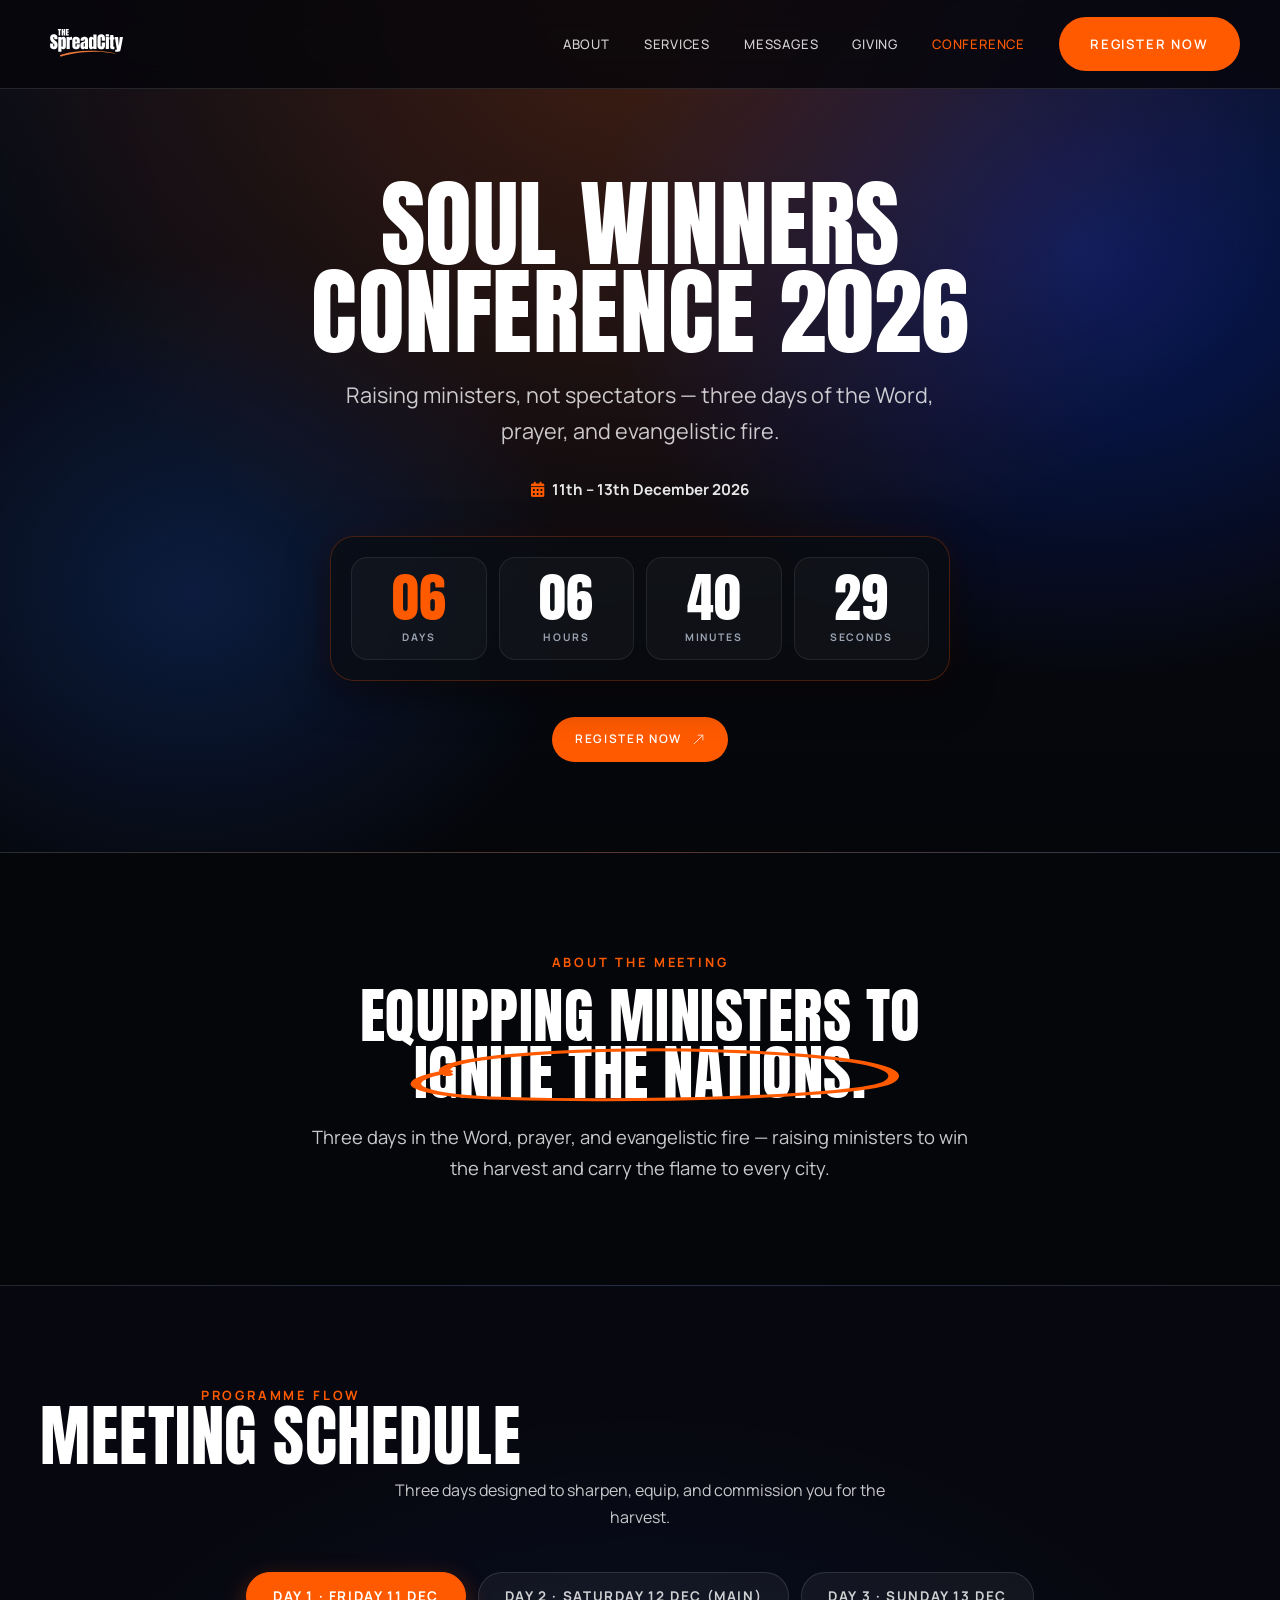
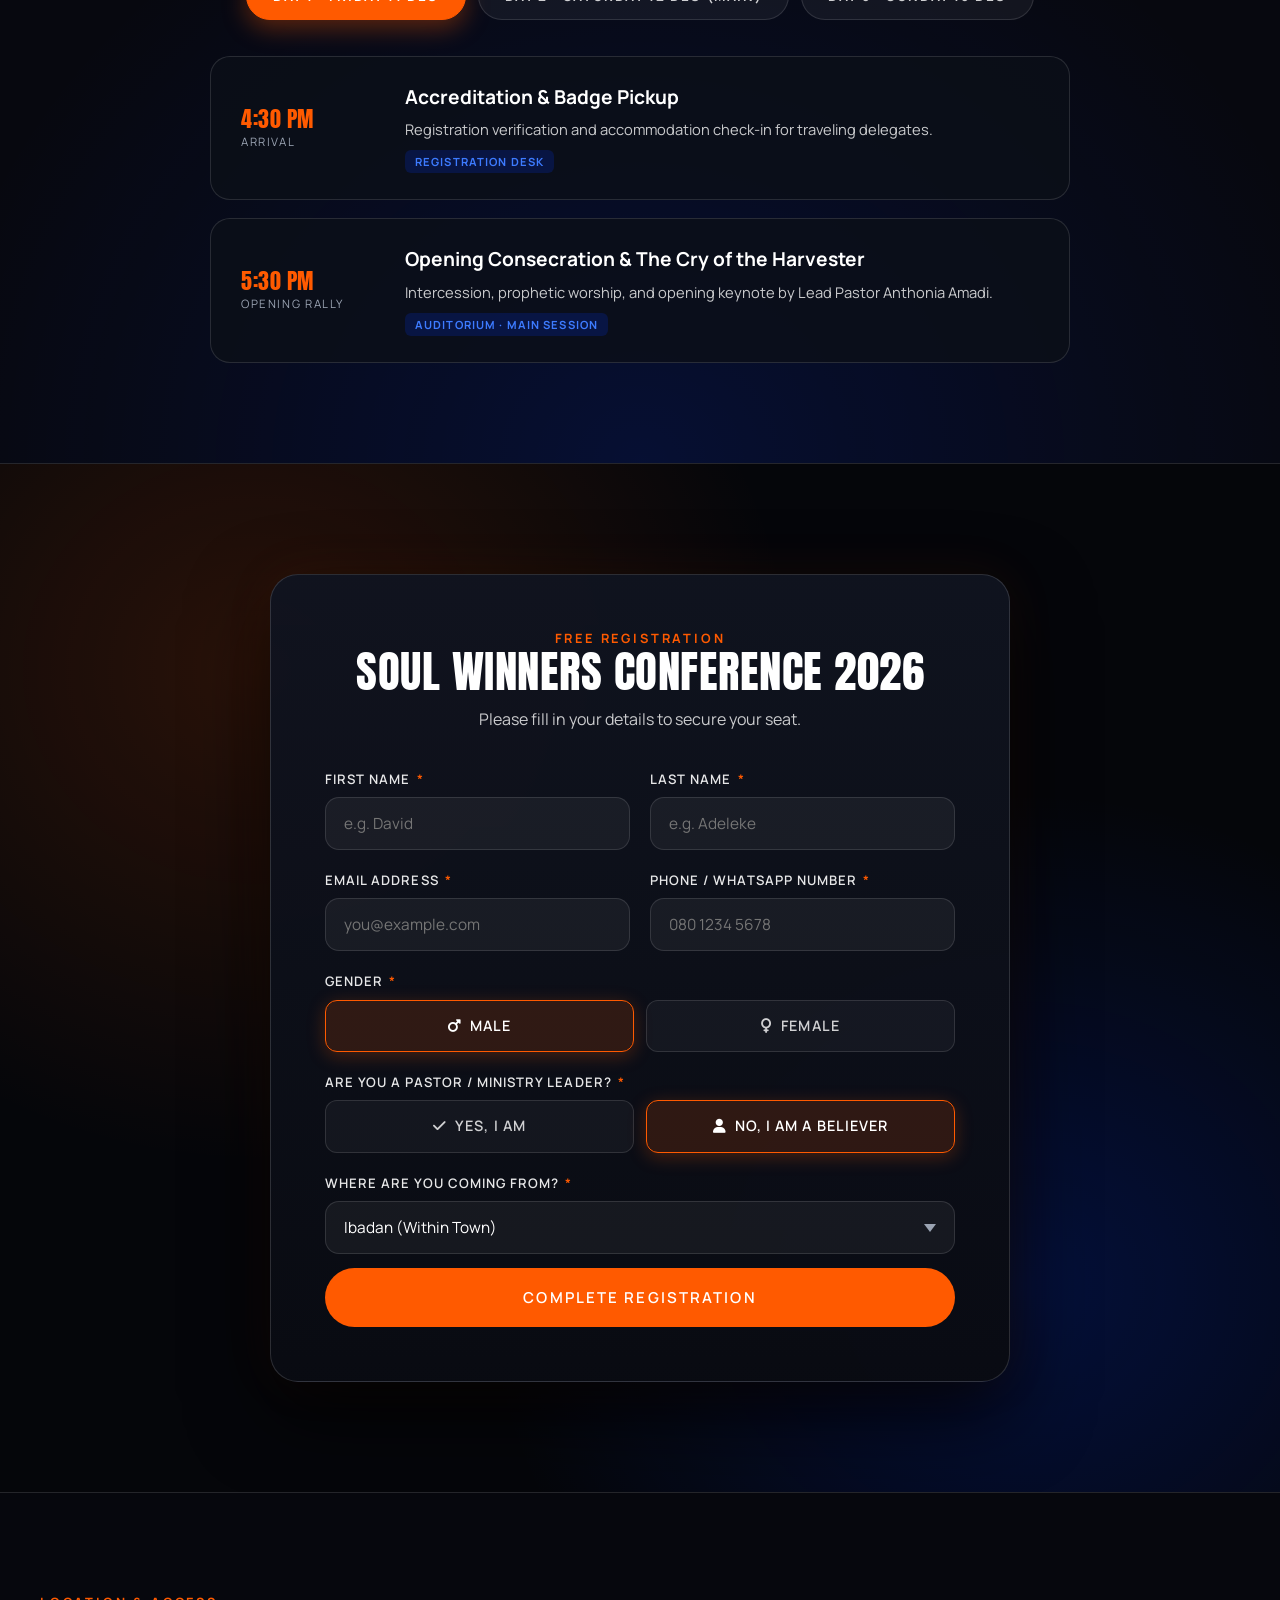
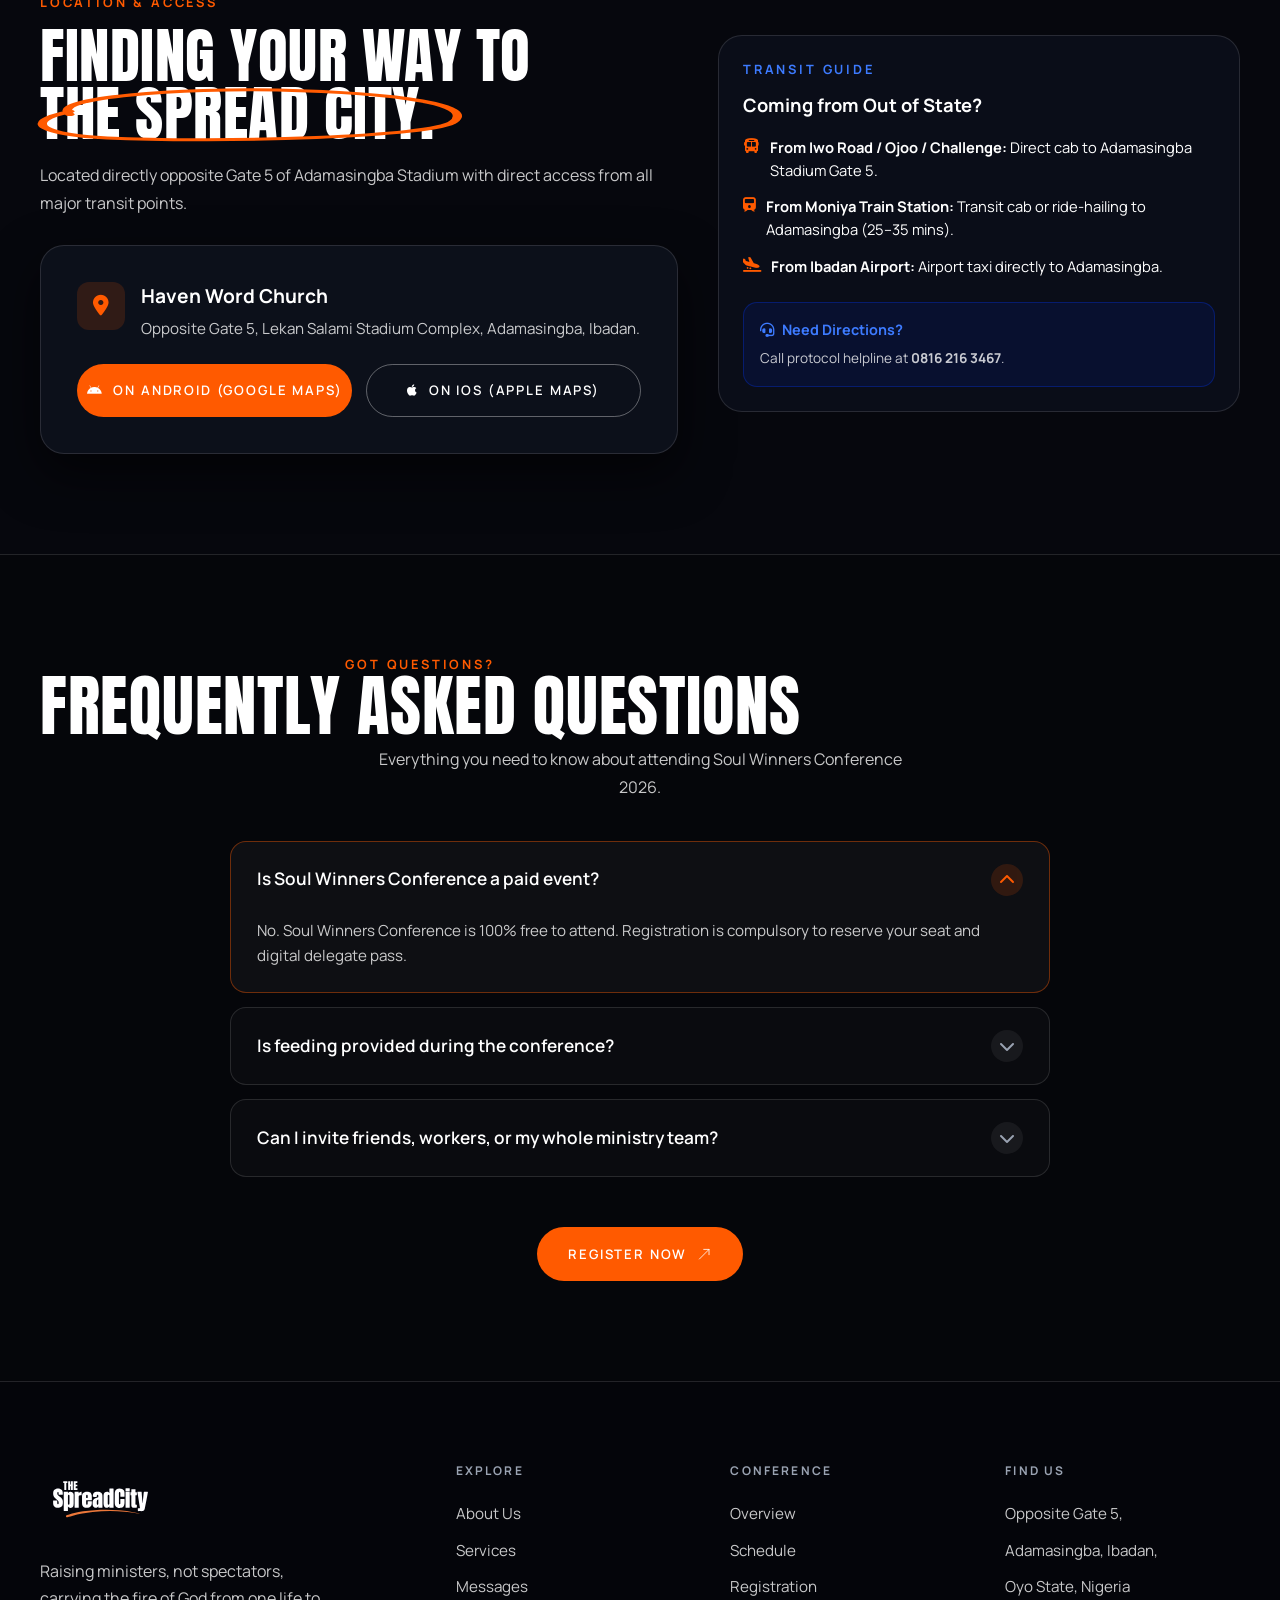
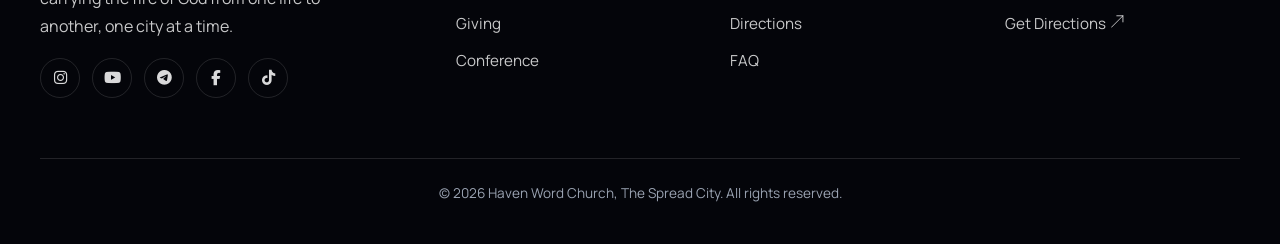
==== commit d8c810f9: "fix: update registration submit button text to Complete Registration only" ====
--- a/conference.html
+++ b/conference.html
@@ -312,7 +312,7 @@
         </div>
 
         <button type="submit" class="btn btn-orange btn-submit-reg">
-          <span class="btn-text">Complete Registration <svg class="sarrow" viewBox="0 0 30 30" fill="none" aria-hidden="true"><path d="M5 25 L25 5 H14 M25 5 V16" stroke="currentColor" stroke-width="1.7" stroke-linecap="round" stroke-linejoin="round"/></svg></span>
+          <span class="btn-text">Complete Registration</span>
           <span class="spinner"></span>
         </button>
       </form>
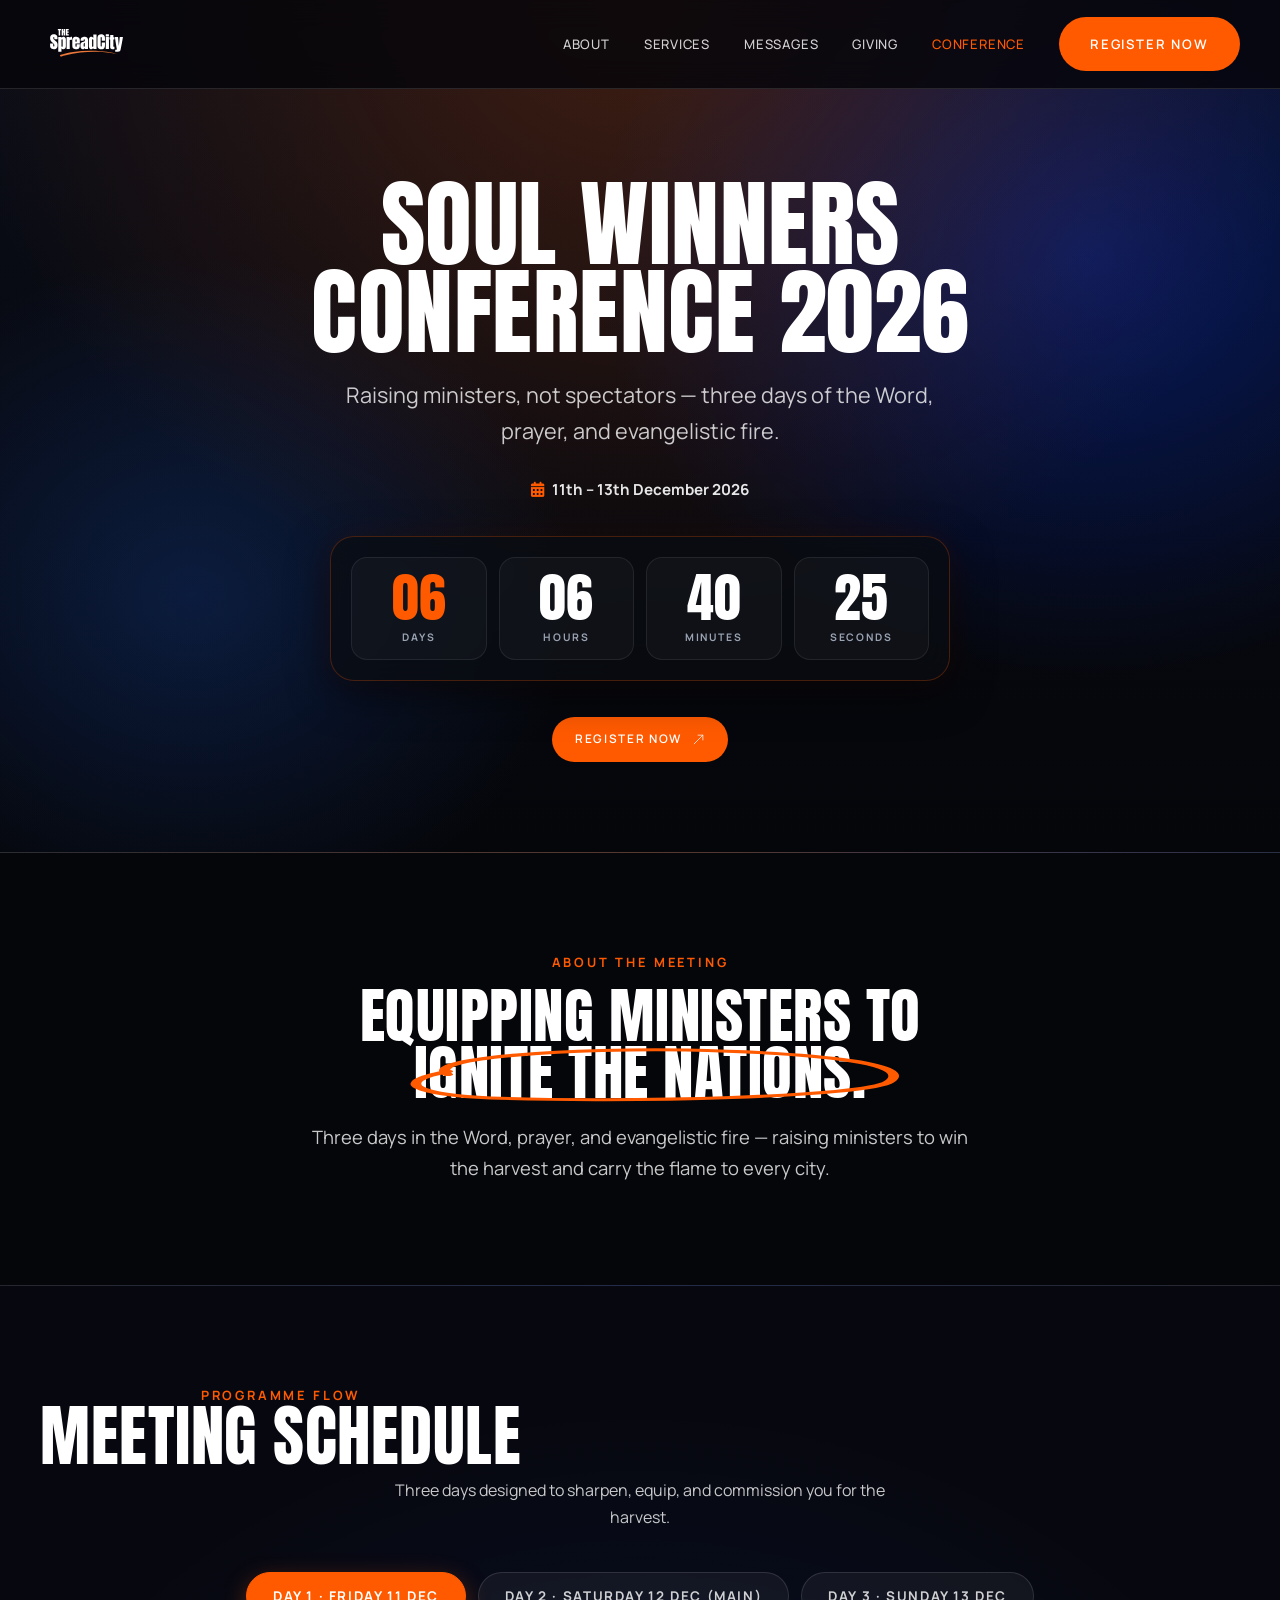
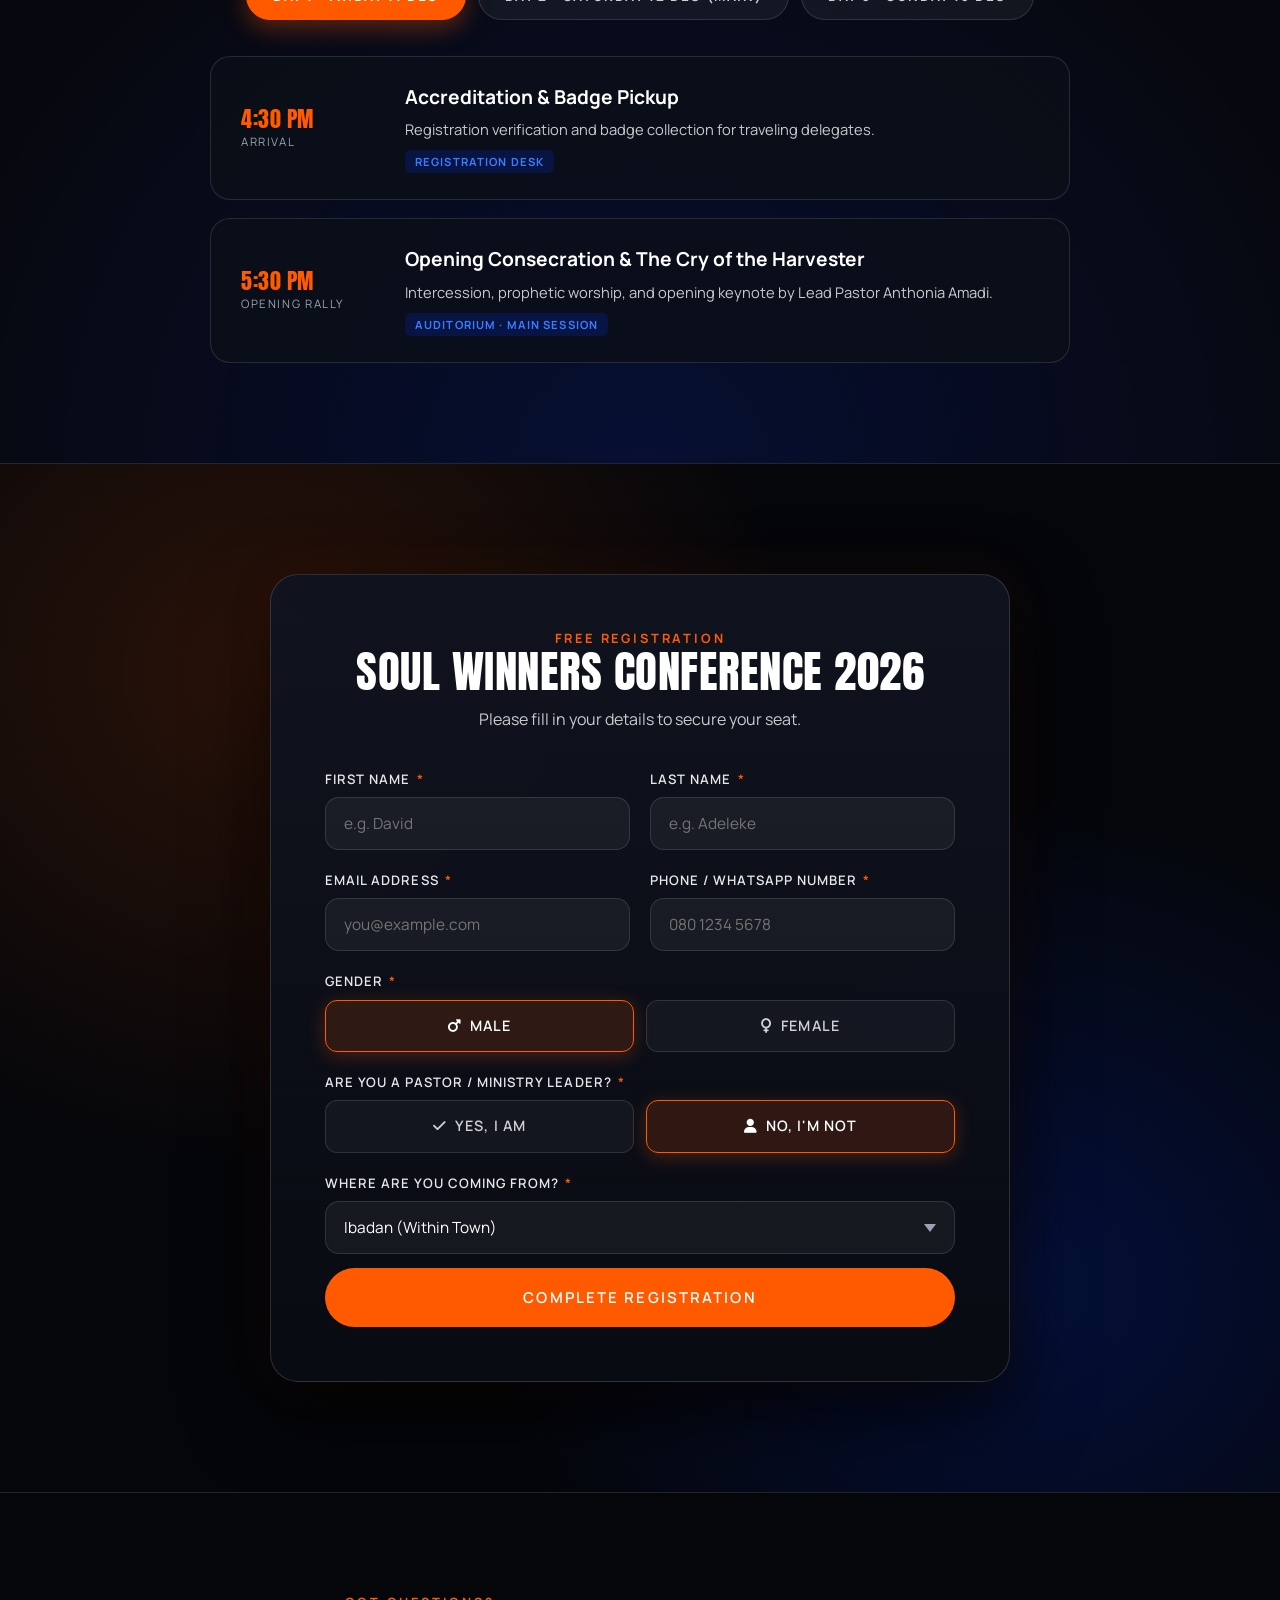
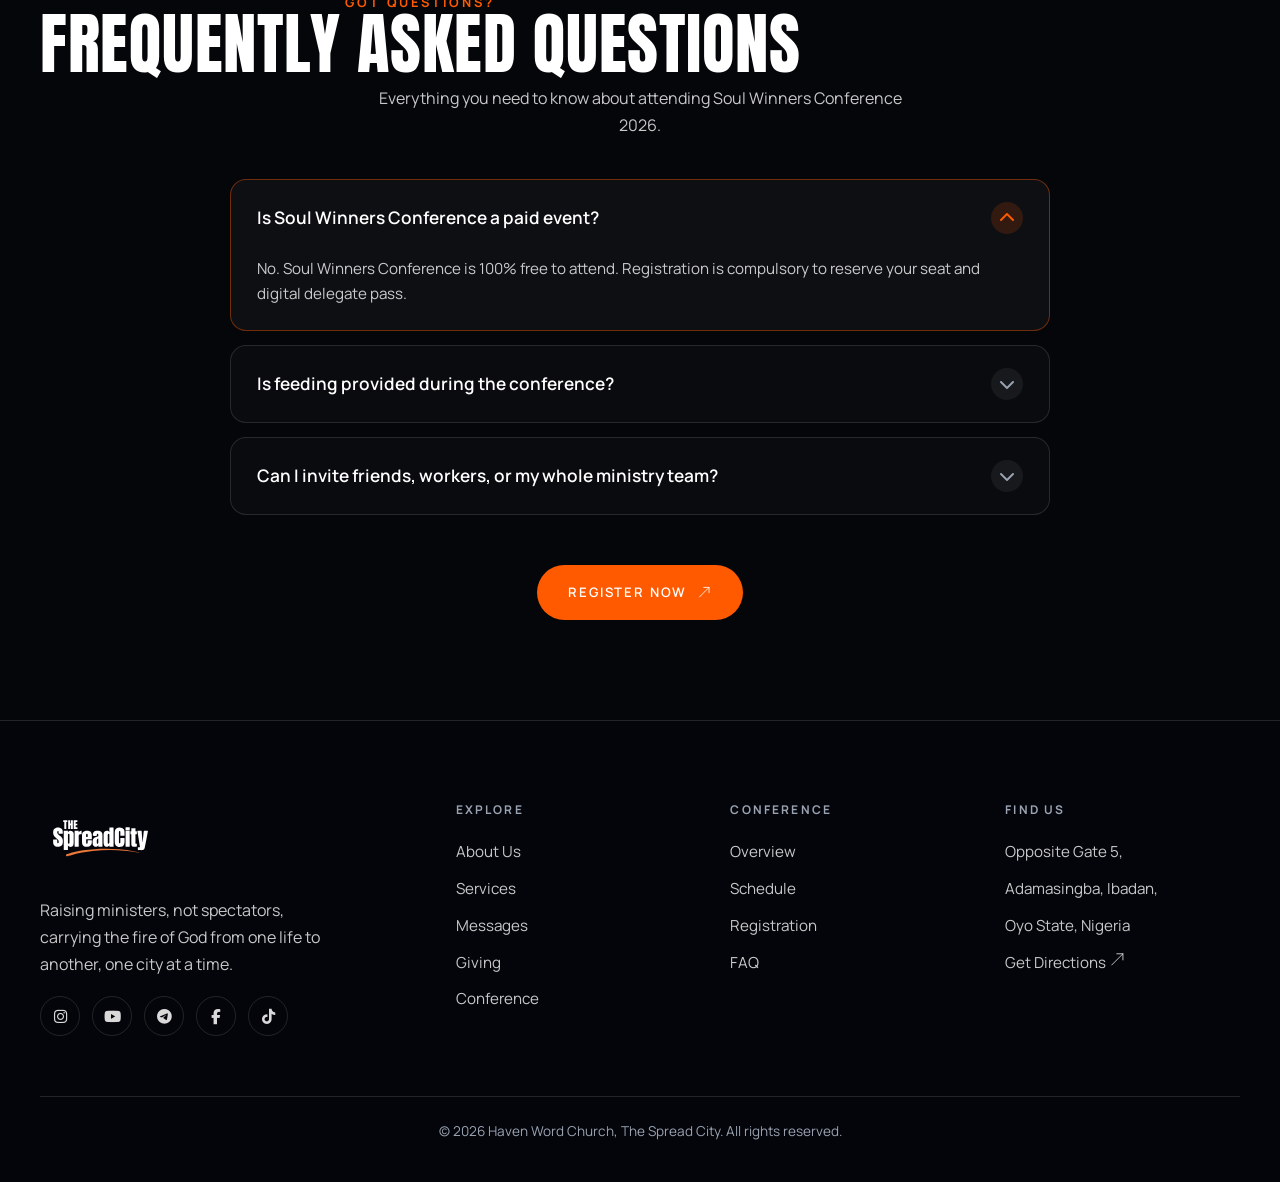
==== commit af7ed8c4: "refactor: remove location section and update pastor radio chip text to No I'm not" ====
--- a/conference.html
+++ b/conference.html
@@ -130,7 +130,7 @@
         </div>
         <div class="session-body">
           <h4>Accreditation &amp; Badge Pickup</h4>
-          <p>Registration verification and accommodation check-in for traveling delegates.</p>
+          <p>Registration verification and badge collection for traveling delegates.</p>
           <span class="session-tag">Registration Desk</span>
         </div>
       </div>
@@ -288,7 +288,7 @@
               </label>
               <label class="chip-opt">
                 <input type="radio" name="is_pastor" value="No" required checked />
-                <span class="chip-label"><i class="fa-solid fa-user"></i> No, I am a Believer</span>
+                <span class="chip-label"><i class="fa-solid fa-user"></i> No, I'm not</span>
               </label>
             </div>
           </div>
@@ -412,74 +412,6 @@
   </div>
 </section>
 
-<!-- ============ LOCATION & DIRECTIONS ============ -->
-<section class="conf-loc-sec" id="location">
-  <div class="wrap loc-grid">
-    <div>
-      <div class="eyebrow orange reveal">Location &amp; Access</div>
-      <h2 class="display reveal" style="font-size:clamp(2.2rem,5vw,3.8rem);line-height:.95;margin:14px 0 20px">
-        Finding Your Way to<br><span class="owc">The Spread City.</span>
-      </h2>
-      <p class="reveal">
-        Located directly opposite Gate 5 of Adamasingba Stadium with direct access from all major transit points.
-      </p>
-
-      <div class="loc-card reveal" style="margin-top:28px">
-        <div style="display:flex;align-items:flex-start;gap:16px">
-          <div style="width:48px;height:48px;border-radius:12px;background:rgba(255,90,0,.15);color:var(--orange);display:grid;place-items:center;font-size:1.3rem;flex:none">
-            <i class="fa-solid fa-location-dot"></i>
-          </div>
-          <div>
-            <h4 style="font-size:1.2rem;margin-bottom:6px;color:#fff">Haven Word Church</h4>
-            <p style="font-size:.95rem;line-height:1.5">
-              Opposite Gate 5, Lekan Salami Stadium Complex, Adamasingba, Ibadan.
-            </p>
-          </div>
-        </div>
-
-        <div class="loc-btns">
-          <a class="btn btn-orange btn-dir" data-link="directions">
-            <i class="fa-brands fa-android"></i> On Android (Google Maps)
-          </a>
-          <a class="btn btn-ghost btn-dir" href="https://maps.apple.com/?daddr=Haven+Word+Church,+Opposite+Gate+5,+Adamasingba,+Ibadan" target="_blank" rel="noopener">
-            <i class="fa-brands fa-apple"></i> On iOS (Apple Maps)
-          </a>
-        </div>
-      </div>
-    </div>
-
-    <div class="reveal">
-      <div style="border-radius:24px;overflow:hidden;border:1.5px solid var(--line);background:#0a0d18;padding:24px">
-        <div class="eyebrow" style="margin-bottom:12px">Transit Guide</div>
-        <h4 style="font-size:1.15rem;margin-bottom:16px;color:#fff">Coming from Out of State?</h4>
-        <ul style="list-style:none;display:grid;gap:14px;font-size:.92rem">
-          <li style="display:flex;gap:10px">
-            <i class="fa-solid fa-bus" style="color:var(--orange);margin-top:3px"></i>
-            <span><strong>From Iwo Road / Ojoo / Challenge:</strong> Direct cab to Adamasingba Stadium Gate 5.</span>
-          </li>
-          <li style="display:flex;gap:10px">
-            <i class="fa-solid fa-train" style="color:var(--orange);margin-top:3px"></i>
-            <span><strong>From Moniya Train Station:</strong> Transit cab or ride-hailing to Adamasingba (25–35 mins).</span>
-          </li>
-          <li style="display:flex;gap:10px">
-            <i class="fa-solid fa-plane-arrival" style="color:var(--orange);margin-top:3px"></i>
-            <span><strong>From Ibadan Airport:</strong> Airport taxi directly to Adamasingba.</span>
-          </li>
-        </ul>
-
-        <div style="margin-top:24px;padding:16px;background:rgba(0,56,255,.1);border:1px solid rgba(0,56,255,.3);border-radius:14px">
-          <strong style="color:var(--blue-glow);font-size:.9rem;display:flex;align-items:center;gap:8px">
-            <i class="fa-solid fa-headset"></i> Need Directions?
-          </strong>
-          <p style="font-size:.85rem;margin-top:6px;margin-bottom:0">
-            Call protocol helpline at <strong>0816 216 3467</strong>.
-          </p>
-        </div>
-      </div>
-    </div>
-  </div>
-</section>
-
 <!-- ============ FAQ ACCORDION ============ -->
 <section class="conf-faq-sec" id="faq">
   <div class="wrap">
@@ -566,7 +498,6 @@
           <li><a href="#top">Overview</a></li>
           <li><a href="#schedule">Schedule</a></li>
           <li><a href="#reg-form">Registration</a></li>
-          <li><a href="#location">Directions</a></li>
           <li><a href="#faq">FAQ</a></li>
         </ul>
       </div>
--- a/assets/styles.css
+++ b/assets/styles.css
@@ -631,44 +631,6 @@
   box-shadow:0 4px 18px rgba(255,90,0,.25);
 }
 
-/* Accommodation card selector */
-.accom-cards{display:grid;grid-template-columns:1fr;gap:12px}
-.accom-card{position:relative}
-.accom-card input{position:absolute;opacity:0;pointer-events:none}
-.accom-ui{
-  display:flex;justify-content:space-between;align-items:center;
-  padding:16px 20px;border-radius:14px;
-  background:rgba(255,255,255,.04);border:1.5px solid var(--line);
-  cursor:pointer;transition:all .25s;
-}
-.accom-card input:checked + .accom-ui{
-  border-color:var(--orange);background:rgba(255,90,0,.12);
-}
-.accom-info strong{display:block;color:#fff;font-size:1rem}
-.accom-info span{font-size:.85rem;color:var(--grey)}
-.accom-price{
-  font-family:'Anton',sans-serif;font-size:1.25rem;color:var(--orange);
-  letter-spacing:.5px;
-}
-
-/* Conditional Payment Card */
-.payment-alert{
-  display:none;margin-top:20px;
-  background:rgba(255,90,0,.08);
-  border:1.5px dashed rgba(255,90,0,.5);
-  border-radius:18px;padding:24px;
-  animation:fadePanel .3s var(--ease);
-}
-.payment-alert.active{display:block}
-.payment-alert h5{color:var(--orange);font-size:1.05rem;margin-bottom:8px;display:flex;align-items:center;gap:8px}
-.payment-alert p{font-size:.9rem;color:var(--text-p);margin-bottom:14px}
-.bank-badge-grid{
-  display:grid;grid-template-columns:1fr 1fr;gap:12px;background:rgba(0,0,0,.45);
-  padding:16px;border-radius:12px;margin-bottom:16px;
-}
-.bb-item small{display:block;color:var(--grey);font-size:.72rem;text-transform:uppercase;letter-spacing:.1em}
-.bb-item strong{color:#fff;font-size:1rem}
-
 /* Form Submit button */
 .btn-submit-reg{
   width:100%;justify-content:center;padding:18px;font-size:.94rem;
@@ -742,23 +704,8 @@
 }
 .faq-card.open .faq-a{padding:0 26px 24px;max-height:300px}
 
-/* Location Section */
-.conf-loc-sec{
-  padding:100px 0;background:#06070d;border-top:1px solid var(--line);
-}
-.loc-grid{display:grid;grid-template-columns:1.1fr .9fr;gap:40px;align-items:center}
-.loc-card{
-  background:rgba(15,18,30,.85);border:1px solid var(--line);
-  border-radius:24px;padding:36px;box-shadow:0 20px 50px rgba(0,0,0,.6);
-}
-.loc-btns{display:flex;gap:14px;flex-wrap:wrap;margin-top:24px}
-.btn-dir{
-  flex:1;min-width:160px;justify-content:center;
-  padding:15px 22px;border-radius:100px;
-}
-
 @media(max-width:960px){
-  .conf-grid-2,.loc-grid,.conf-promo-card{grid-template-columns:1fr;gap:36px}
+  .conf-grid-2,.conf-promo-card{grid-template-columns:1fr;gap:36px}
   .session-card{grid-template-columns:1fr;gap:12px}
   .form-grid{grid-template-columns:1fr}
   .pass-grid{grid-template-columns:1fr;text-align:center}
